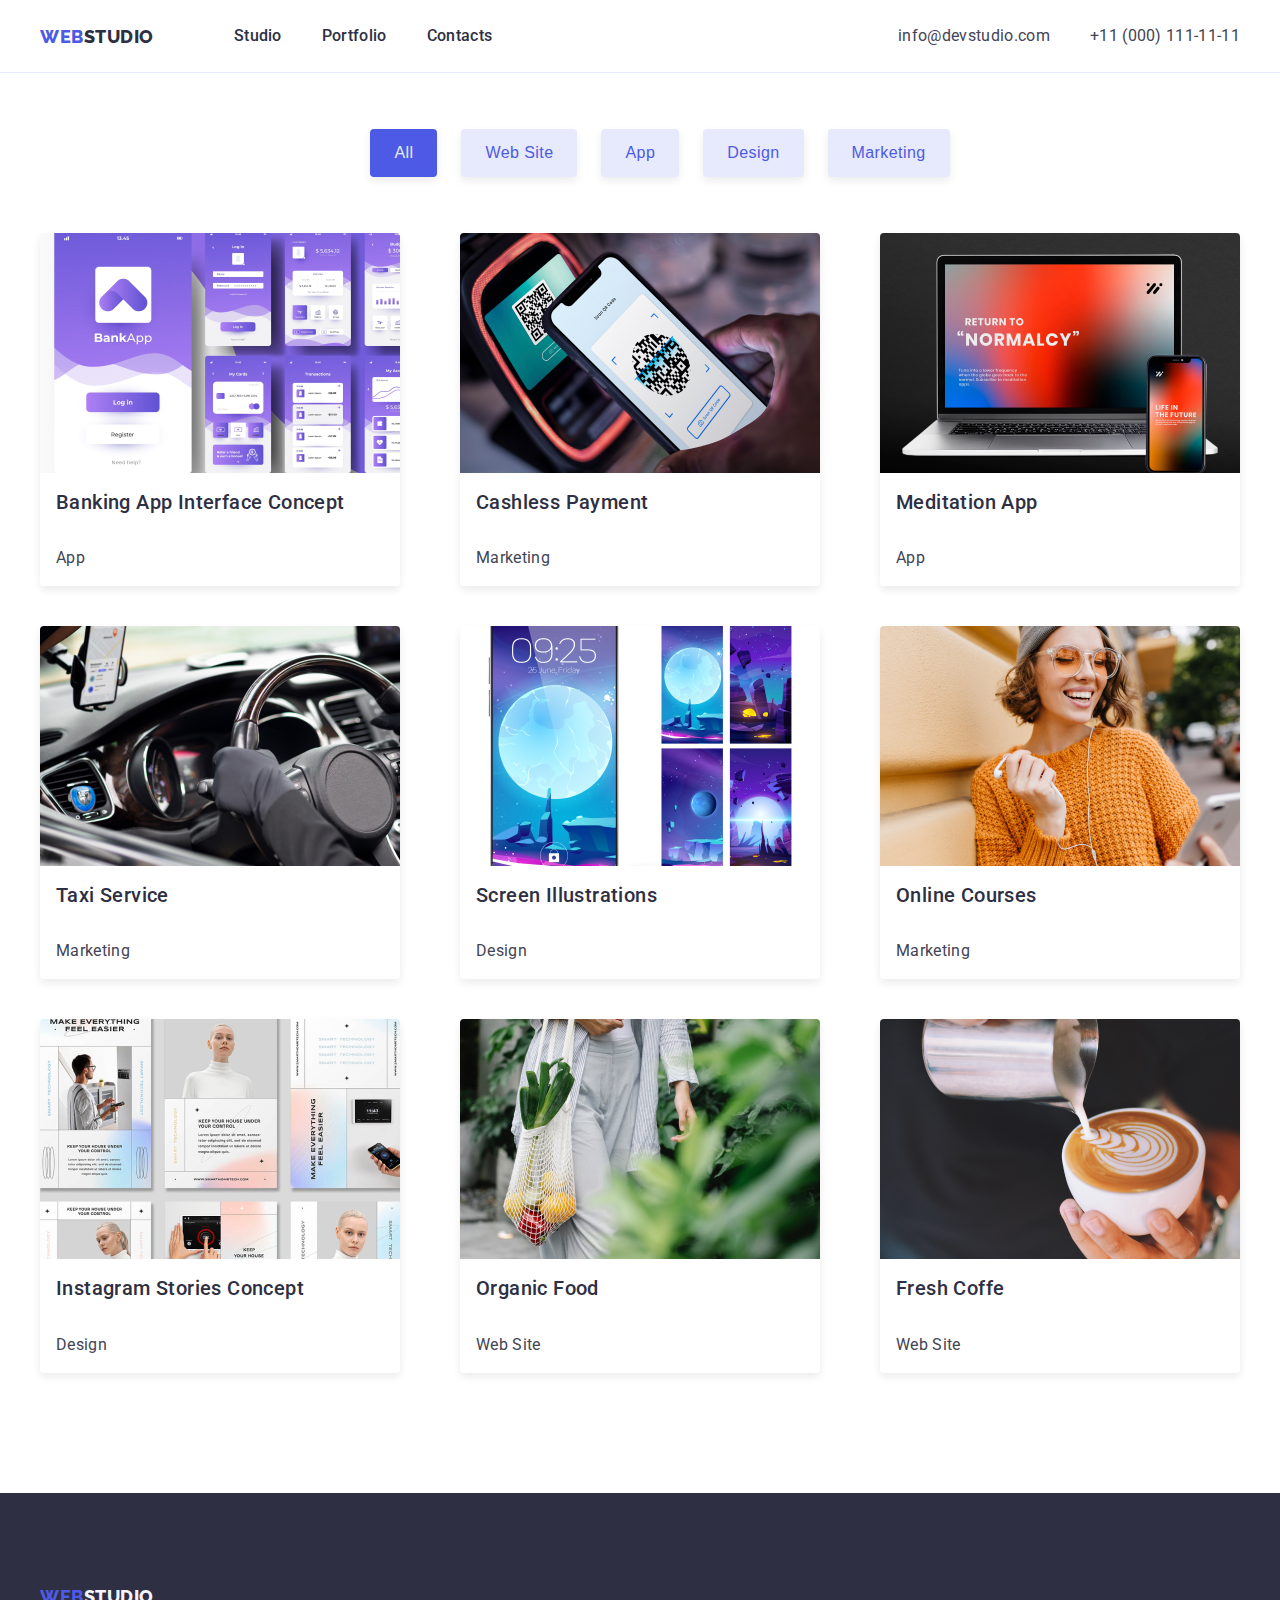
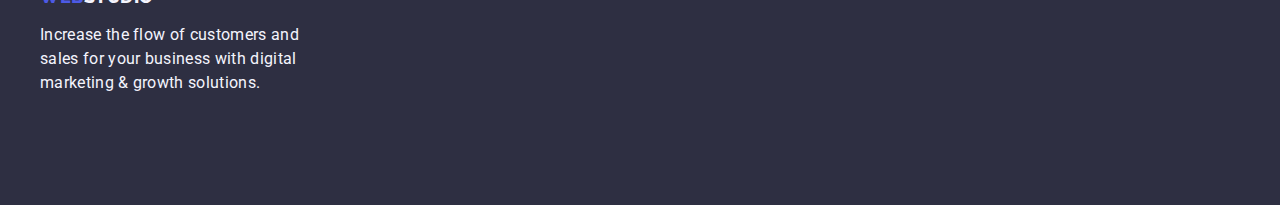
==== portfolio.html @ 3256cd91 "set up sass" ====
<!DOCTYPE html>
<html lang="en">
<head>
    <meta charset="UTF-8">
    <meta name="viewport" content="width=device-width, initial-scale=1.0">
    <title>Portfolio</title>
    <link rel="preconnect" href="https://fonts.googleapis.com">
    <link rel="preconnect" href="https://fonts.gstatic.com" crossorigin>
    <link href="https://fonts.googleapis.com/css2?family=Raleway:wght@800&family=Roboto:wght@400;500;700;900&display=swap" rel="stylesheet">

    <link rel="stylesheet" href="css/style.css">
</head>
<body>
    <header class="header">
        <a href="#" class="logo">
            <span class="logo-span">Web</span>Studio
        </a>

        <nav class="nav">
            <ul class="nav-list">
                <li class="nav-list-item">
                    <a href="#">Studio</a>
                </li>
                <li class="nav-list-item">
                    <a href="portfolio.html">Portfolio</a>
                </li>
                <li class="nav-list-item">
                    <a href="contacts.html">Contacts</a>
                </li>
            </ul>
        </nav>

        <address class="address">
            <a href="mailto:info@devstudio.com">info@devstudio.com</a>
            <a href="tel:+380000000000">+11 (000) 111-11-11</a>
        </address>
    </header>

    <main>
        <section class="container">
            <ul class="filter-buttons">
                <li>
                    <button type="button" class="btn active">All</button>
                </li>
                <li>
                    <button type="button" class="btn">Web Site</button>
                </li>
                <li>
                    <button type="button" class="btn">App</button>
                </li>
                <li>
                    <button type="button" class="btn">Design</button>
                </li>
                <li>
                    <button type="button" class="btn">Marketing</button>
                </li>
            </ul>

            <ul class="portfolio-list">
                <li class="list-item">
                    <img src="images/portfolio1.jpg" alt="Portfolio image" class="list-item-img">
                    <div class="list-item-content">
                        <h2>Banking App Interface Concept</h2>
                        <p>App</p>
                    </div>
                </li>
                <li class="list-item">
                    <img src="images/portfolio2.jpg" alt="Portfolio image" class="list-item-img">
                    <div class="list-item-content">
                        <h2>Cashless Payment</h2>
                        <p>Marketing</p>
                    </div>
                </li>
                <li class="list-item">
                    <img src="images/portfolio3.jpg" alt="Portfolio image" class="list-item-img">
                    <div class="list-item-content">
                        <h2>Meditation App</h2>
                        <p>App</p>
                    </div>
                </li>
                <li class="list-item">
                    <img src="images/portfolio4.jpg" alt="Portfolio image" class="list-item-img">
                    <div class="list-item-content">
                        <h2>Taxi Service</h2>
                        <p>Marketing</p>
                    </div>
                </li>
                <li class="list-item">
                    <img src="images/portfolio5.jpg" alt="Portfolio image" class="list-item-img">
                    <div class="list-item-content">
                        <h2>Screen Illustrations</h2>
                        <p>Design</p>
                    </div>
                </li>
                <li class="list-item">
                    <img src="images/portfolio6.jpg" alt="Portfolio image" class="list-item-img">
                    <div class="list-item-content">
                        <h2>Online Courses</h2>
                        <p>Marketing</p>
                    </div>
                </li>
                <li class="list-item">
                    <img src="images/portfolio7.jpg" alt="Portfolio image" class="list-item-img">
                    <div class="list-item-content">
                        <h2>Instagram Stories Concept</h2>
                        <p>Design</p>
                    </div>
                </li>
                <li class="list-item">
                    <img src="images/portfolio8.jpg" alt="Portfolio image" class="list-item-img">
                    <div class="list-item-content">
                        <h2>Organic Food</h2>
                        <p>Web Site</p>
                    </div>
                </li>
                <li class="list-item">
                    <img src="images/portfolio9.jpg" alt="Portfolio image" class="list-item-img">
                    <div class="list-item-content">
                        <h2>Fresh Coffe</h2>
                        <p>Web Site</p>
                    </div>
                </li>
            </ul>
        </section>
    </main>

    <footer class="footer">
        <div class="footer-content">
            <a href="#" class="logo-footer">
                <span class="logo-span">Web</span>Studio
            </a>

            <p class="footer-text">
                Increase the flow of customers and sales for your business with digital marketing & growth solutions.
            </p>
        </div>
    </footer>
</body>
</html>
---- css/style.css ----
body{
    font-family: 'Roboto', sans-serif;
    margin: 0;
    padding: 0;
}

.header{
    display: flex;
    justify-content: center;
    align-items: center;
    border-bottom: 1px solid #E7E9FC;
    height: 72px;
    padding: 0 40px;
}

.logo{
    color: #2E2F42;
    font-family: Raleway;
    font-size: 18px;
    font-style: normal;
    font-weight: 800;
    line-height: 21px;
    letter-spacing: 0.54px;
    text-transform: uppercase;
    text-decoration: none;
    margin-right: 40px;
}

.logo-span{
    color: #4D5AE5;
}

.nav-list{
    display: inline-flex;
    align-items: flex-start;
    gap: 40px;
    list-style: none;
}

.nav-list-item{
    font-size: 16px;
    letter-spacing: 0.32px;
    font-weight: 500;
    line-height: 24px;
}

.nav-list-item > a{
    color: #2E2F42;
    text-decoration: none;
}

.address{
    display: flex;
    align-items: flex-end;
    gap: 40px;
    margin-left: auto;
}

.address > a{
    color:#434455;
    font-size: 16px;
    font-style: normal;
    font-weight: 400;
    line-height: 24px;
    letter-spacing: 0.32px;
    text-decoration: none;
}

.container{
    display: flex;
    flex-direction: column;
    align-items: center;
    padding: 0 40px;
    margin-top: 40px;
    margin-bottom: 40px;
}

.filter-buttons{
    display: inline-flex;
    align-items: flex-start;
    gap: 24px;
}

.filter-buttons > li{
    list-style: none;
}

.btn{
    padding: 12px 24px;
    border-radius: 4px;
    color: #4D5AE5;
    background: #E7E9FC;
    box-shadow: 0px 4px 8px rgba(0, 0, 0, 0.08);
    border: 1px solid #E7E9FC;
    border: none;
    cursor: pointer;
    font-size: 16px;
    font-weight: 500;
    line-height: 24px;
    letter-spacing: 0.42px;
    text-decoration: none;
    transition: all 0.3s ease-in-out;
}

.btn:hover{
    box-shadow: 0px 4px 8px rgba(0, 0, 0, 0.16);
    background-color: rgba(77, 104, 255, 0.16);
}

.btn:active{
    transform: scale(0.95);
    color: #E7E9FC;
    background: #4D5AE5;
}

.active{
    color: #E7E9FC;
    background: #4D5AE5;
    box-shadow: 0px 4px 8px rgba(0, 0, 0, 0.08);
}

.portfolio-list{
    display: flex;
    flex-wrap: wrap;
    justify-content: space-between;
    margin-top: 40px;
    margin-bottom: 40px;
    padding: 0;
}

.list-item{
    display: flex;
    flex-direction: column;
    justify-content: flex-start;
    align-items: flex-start;
    width: 100%;
    max-width: 360px;
    height: 100%;
    border-radius: 4px;
    box-shadow: 0px 4px 8px rgba(0, 0, 0, 0.08);
    background: #FFFFFF;
    margin-bottom: 40px;
    transition: all 0.3s ease-in-out;
}

.list-item:hover{
    transform: scale(1.01);
    box-shadow: 0px 8px 14px rgba(0, 0, 0, 0.16);
}

.list-item > .list-item-img{
    width: 100%;
    height: 240px;
    object-fit: cover;
    border-radius: 4px 4px 0px 0px;
}

.list-item > .list-item-content{
    display: flex;
    padding: 0px 16px;
    flex-direction: column;
    justify-content: center;
    align-items: flex-start;
    align-self: stretch;
}

.list-item-content > h2{
    color: #2E2F42;
    font-size: 20px;
    font-weight: 500;
    line-height: 24px;
    letter-spacing: 0.4px;
}

.list-item-content > p{
    color: #434455;
    font-size: 16px;
    font-weight: 400;
    line-height: 24px;
    letter-spacing: 0.32px;
}

.footer{
    display: flex;
    justify-content: center;
    align-items: flex-start;
    flex-direction: column;
    height: 312px;
    padding: 0 40px;
    flex-shrink: 0; 
    background: #2E2F42;
}

.footer-content > .logo-footer{
    color: #F4F4FD;
    font-family: Raleway;
    font-size: 18px;
    font-style: normal;
    font-weight: 800;
    line-height: 21px;
    letter-spacing: 0.54px;
    text-transform: uppercase;
    text-decoration: none;
    margin-bottom: 40px;
}

.footer-content > .footer-text{
    color: #F4F4FD;
    font-size: 16px;
    font-weight: 400;
    line-height: 24px;
    letter-spacing: 0.32px;
    width: 264px;
}
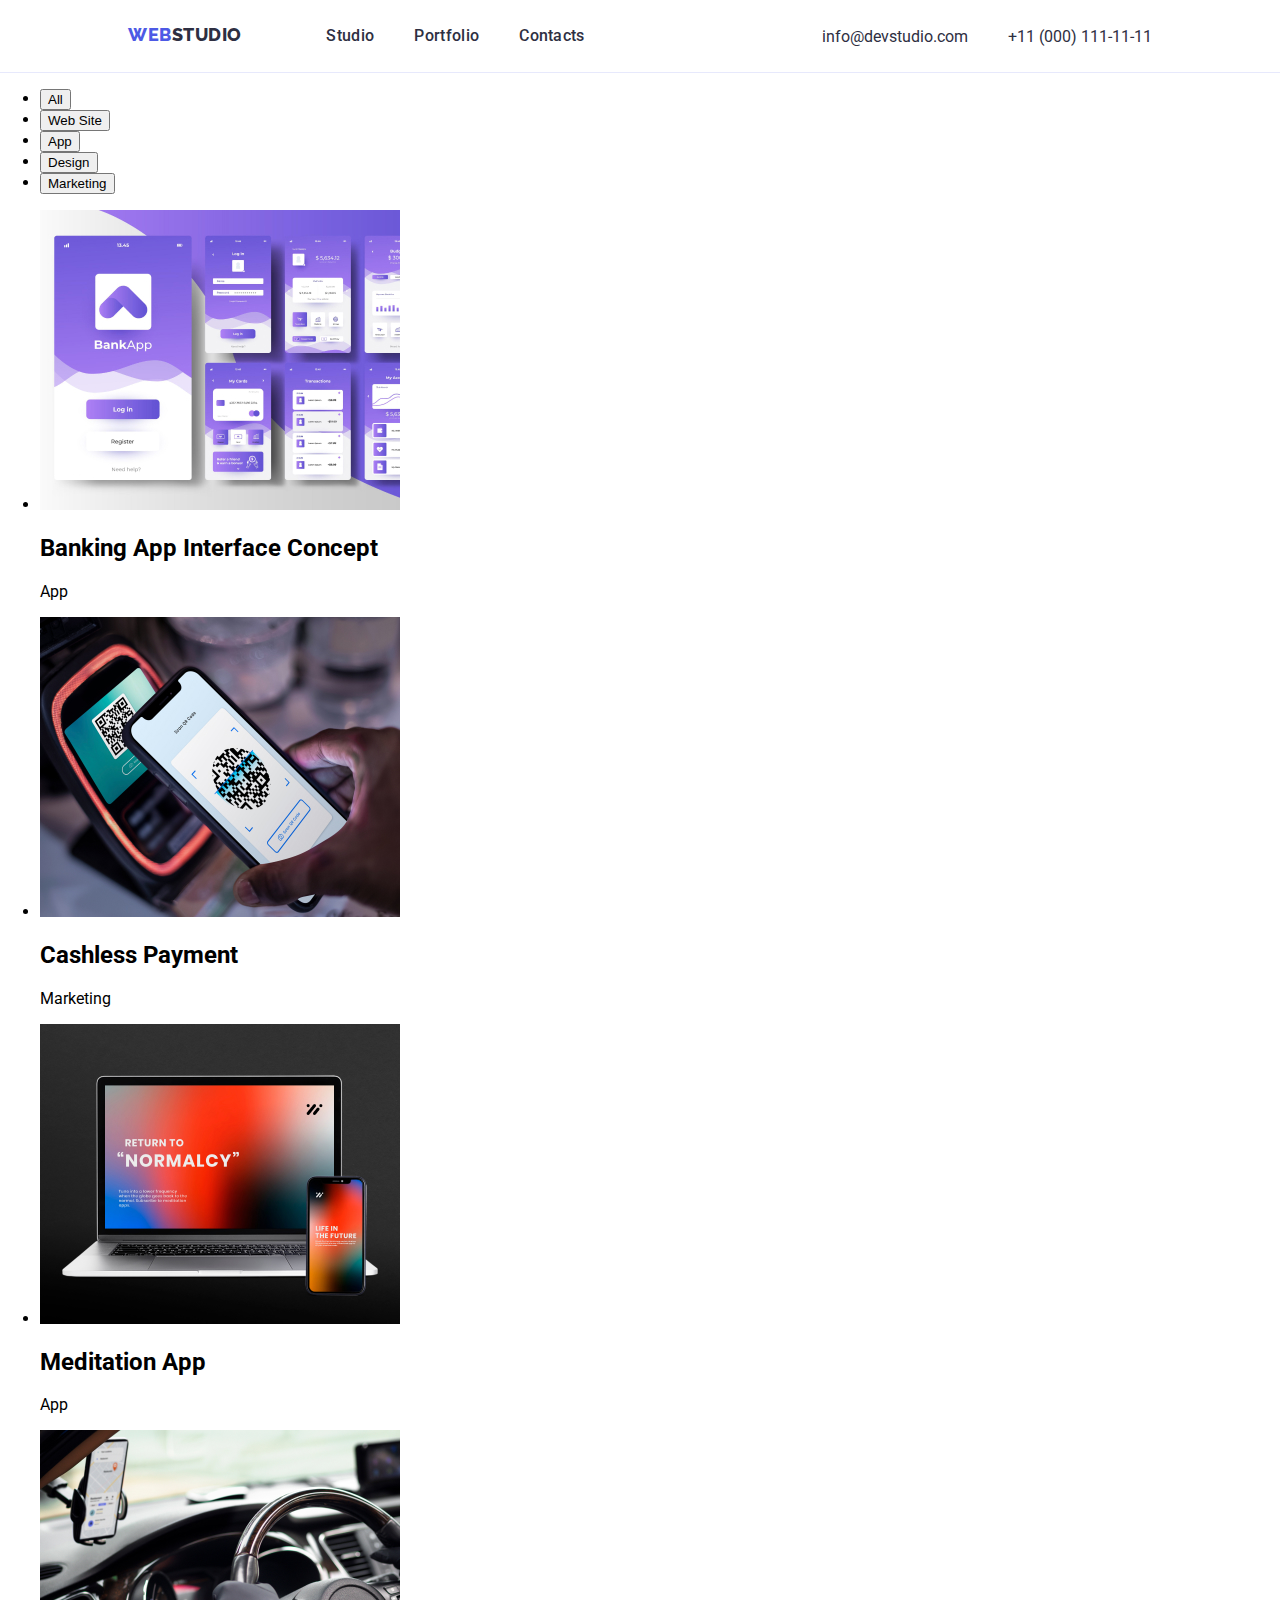
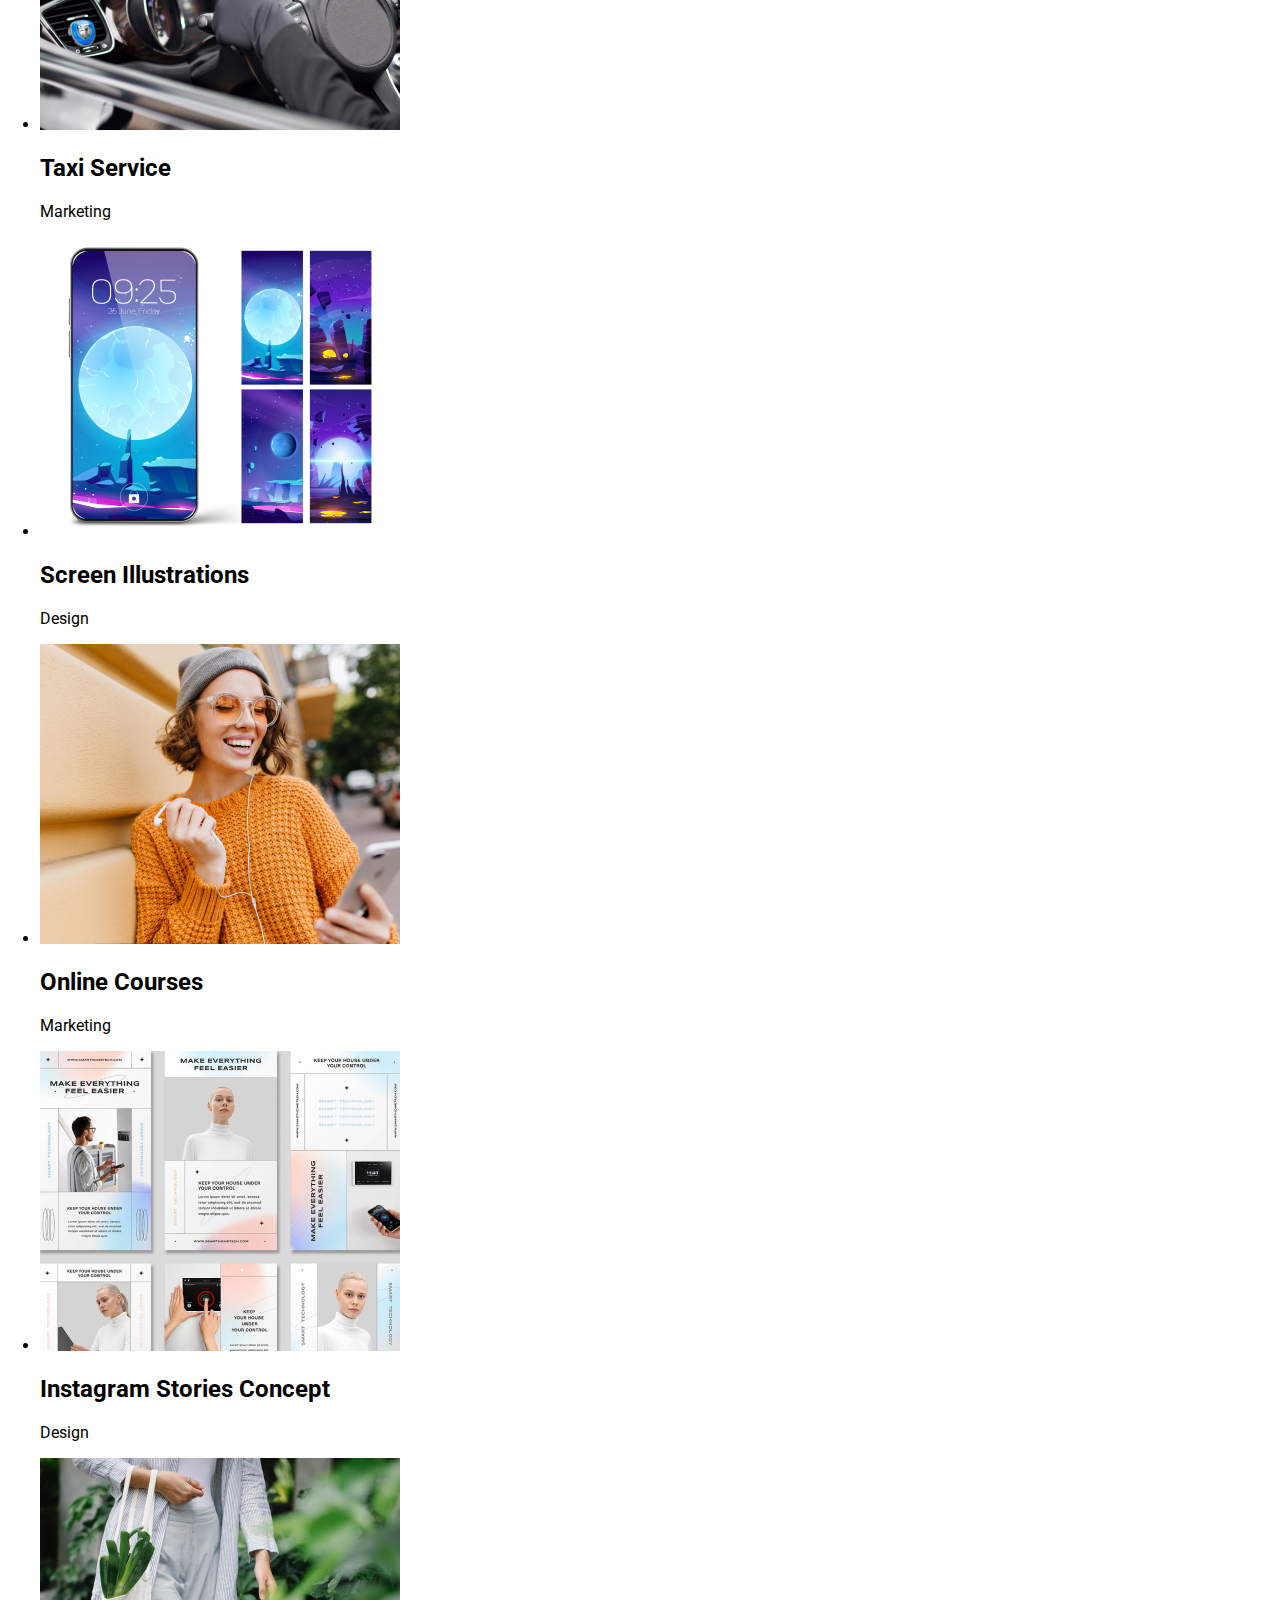
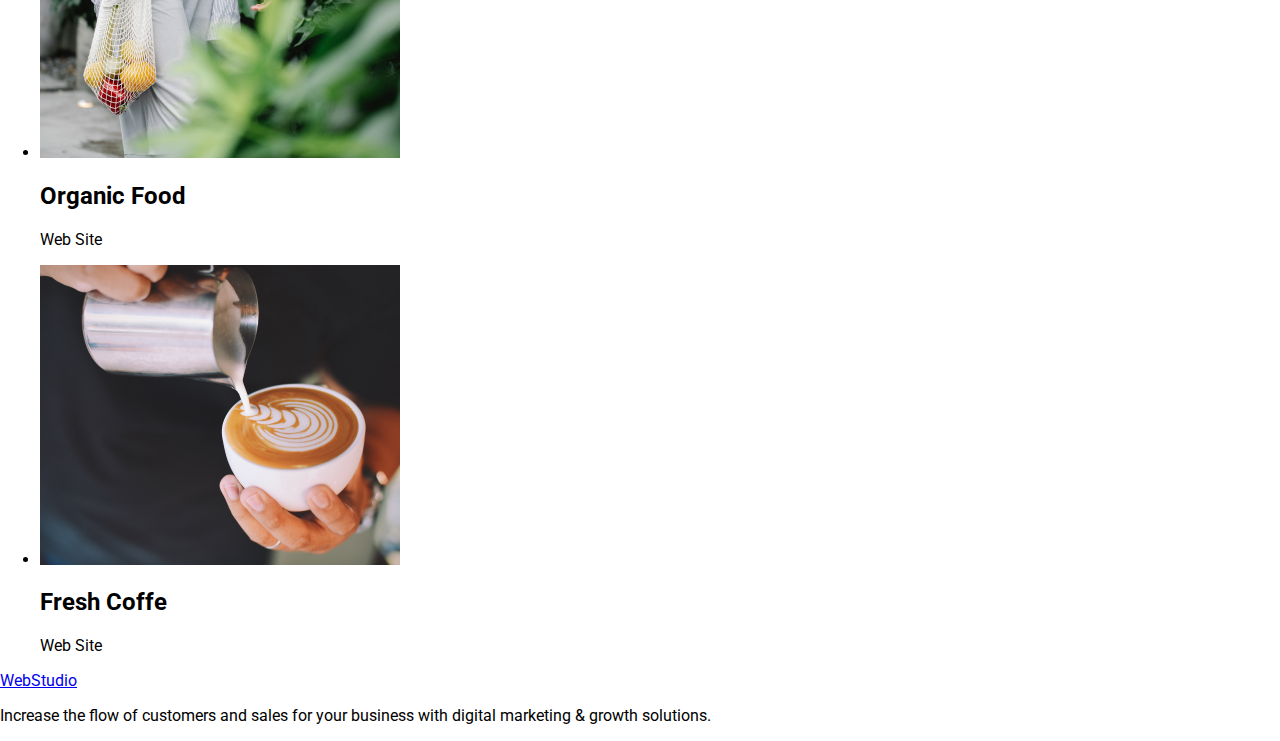
==== commit 446bebca: "dones -header, hero, and about" ====
--- a/portfolio.html
+++ b/portfolio.html
@@ -8,18 +8,17 @@
     <link rel="preconnect" href="https://fonts.gstatic.com" crossorigin>
     <link href="https://fonts.googleapis.com/css2?family=Raleway:wght@800&family=Roboto:wght@400;500;700;900&display=swap" rel="stylesheet">
 
-    <link rel="stylesheet" href="css/style.css">
+    <link rel="stylesheet" href="css/styles.css">
 </head>
 <body>
     <header class="header">
-        <a href="#" class="logo">
-            <span class="logo-span">Web</span>Studio
-        </a>
-
         <nav class="nav">
+            <a href="#" class="logo">
+                <span class="logo-span">Web</span>Studio
+            </a>
             <ul class="nav-list">
                 <li class="nav-list-item">
-                    <a href="#">Studio</a>
+                    <a href="/">Studio</a>
                 </li>
                 <li class="nav-list-item">
                     <a href="portfolio.html">Portfolio</a>
--- a/css/styles.css
+++ b/css/styles.css
@@ -0,0 +1,157 @@
+body {
+  margin: 0;
+  padding: 0;
+  font-family: "Roboto", sans-serif;
+}
+body .header {
+  display: flex;
+  justify-content: center;
+  align-items: center;
+  border-bottom: 1px solid #E7E9FC;
+  height: 72px;
+  padding: 0 10%;
+}
+body .header .nav .logo {
+  color: #2E2F42;
+  font-family: Raleway;
+  font-size: 18px;
+  font-style: normal;
+  font-weight: 800;
+  letter-spacing: 0.54px;
+  text-transform: uppercase;
+  text-decoration: none;
+  margin-right: 40px;
+}
+body .header .nav .logo-span {
+  color: #4D5AE5;
+}
+body .header .nav-list {
+  display: inline-flex;
+  align-items: flex-start;
+  gap: 40px;
+  list-style: none;
+}
+body .header .nav-list-item {
+  font-size: 16px;
+  letter-spacing: 0.32px;
+  font-weight: 500;
+  line-height: 24px;
+}
+body .header .nav-list-item a {
+  color: #2E2F42;
+  font-weight: 500;
+  text-decoration: none;
+}
+body .header .nav-btn {
+  display: none;
+}
+body .header .address {
+  display: flex;
+  align-items: flex-end;
+  gap: 40px;
+  margin-left: auto;
+}
+body .header .address a {
+  color: #2E2F42;
+  font-style: normal;
+  font-weight: 400;
+  text-decoration: none;
+}
+body .main {
+  display: flex;
+  justify-content: center;
+  align-items: center;
+  flex-direction: column;
+}
+body .main .hero {
+  display: flex;
+  justify-content: center;
+  align-items: center;
+  flex-direction: column;
+  gap: 40px;
+  height: calc(100vh - 72px);
+  width: 100%;
+  background-color: #2E2F42;
+}
+body .main .hero-title {
+  letter-spacing: 1.44px;
+  line-height: 72px;
+  text-align: center;
+  color: #F7F8FF;
+  font-size: 56px;
+  font-weight: 700;
+  word-wrap: break-word;
+  width: 540px;
+}
+body .main .hero-btn {
+  background-color: #4D5AE5;
+  border-radius: 4px;
+  border: none;
+  color: #F7F8FF;
+  font-size: 16px;
+  font-weight: 500;
+  letter-spacing: 0.32px;
+  line-height: 24px;
+  padding: 16px 24px;
+  text-align: center;
+  text-decoration: none;
+  text-transform: uppercase;
+  transition: all 0.3s ease-in-out;
+}
+body .main .hero-btn:hover {
+  background-color: #2131df;
+}
+body .main .about {
+  display: flex;
+  justify-content: center;
+  align-items: center;
+  flex-direction: row;
+  padding: 0 10%;
+}
+body .main .about-list {
+  display: flex;
+  gap: 24px;
+  margin: 80px 0;
+  padding: 0;
+}
+body .main .about-list-item {
+  width: 25%;
+  padding: 0;
+  margin: 0;
+  list-style: none;
+}
+body .main .about-list-item h3 {
+  color: #2E2F42;
+  font-size: 20px;
+  font-weight: 500;
+  letter-spacing: 0.4px;
+}
+body .main .about-list-item p {
+  color: #434455;
+  letter-spacing: 0.32px;
+  line-height: 1.5;
+}
+body .main .services {
+  display: flex;
+  align-items: center;
+  flex-direction: column;
+  gap: 40px;
+  height: 100vh;
+  width: 100%;
+}
+body .main .services-title {
+  color: #2E2F42;
+  line-height: 48px;
+  text-align: center;
+  font-size: 36px;
+  font-weight: 700;
+  letter-spacing: 0.72px;
+  text-transform: capitalize;
+}
+body .main .services-list {
+  display: flex;
+  gap: 40px;
+  padding: 0;
+}
+
+/*# sourceMappingURL=styles.css.map */
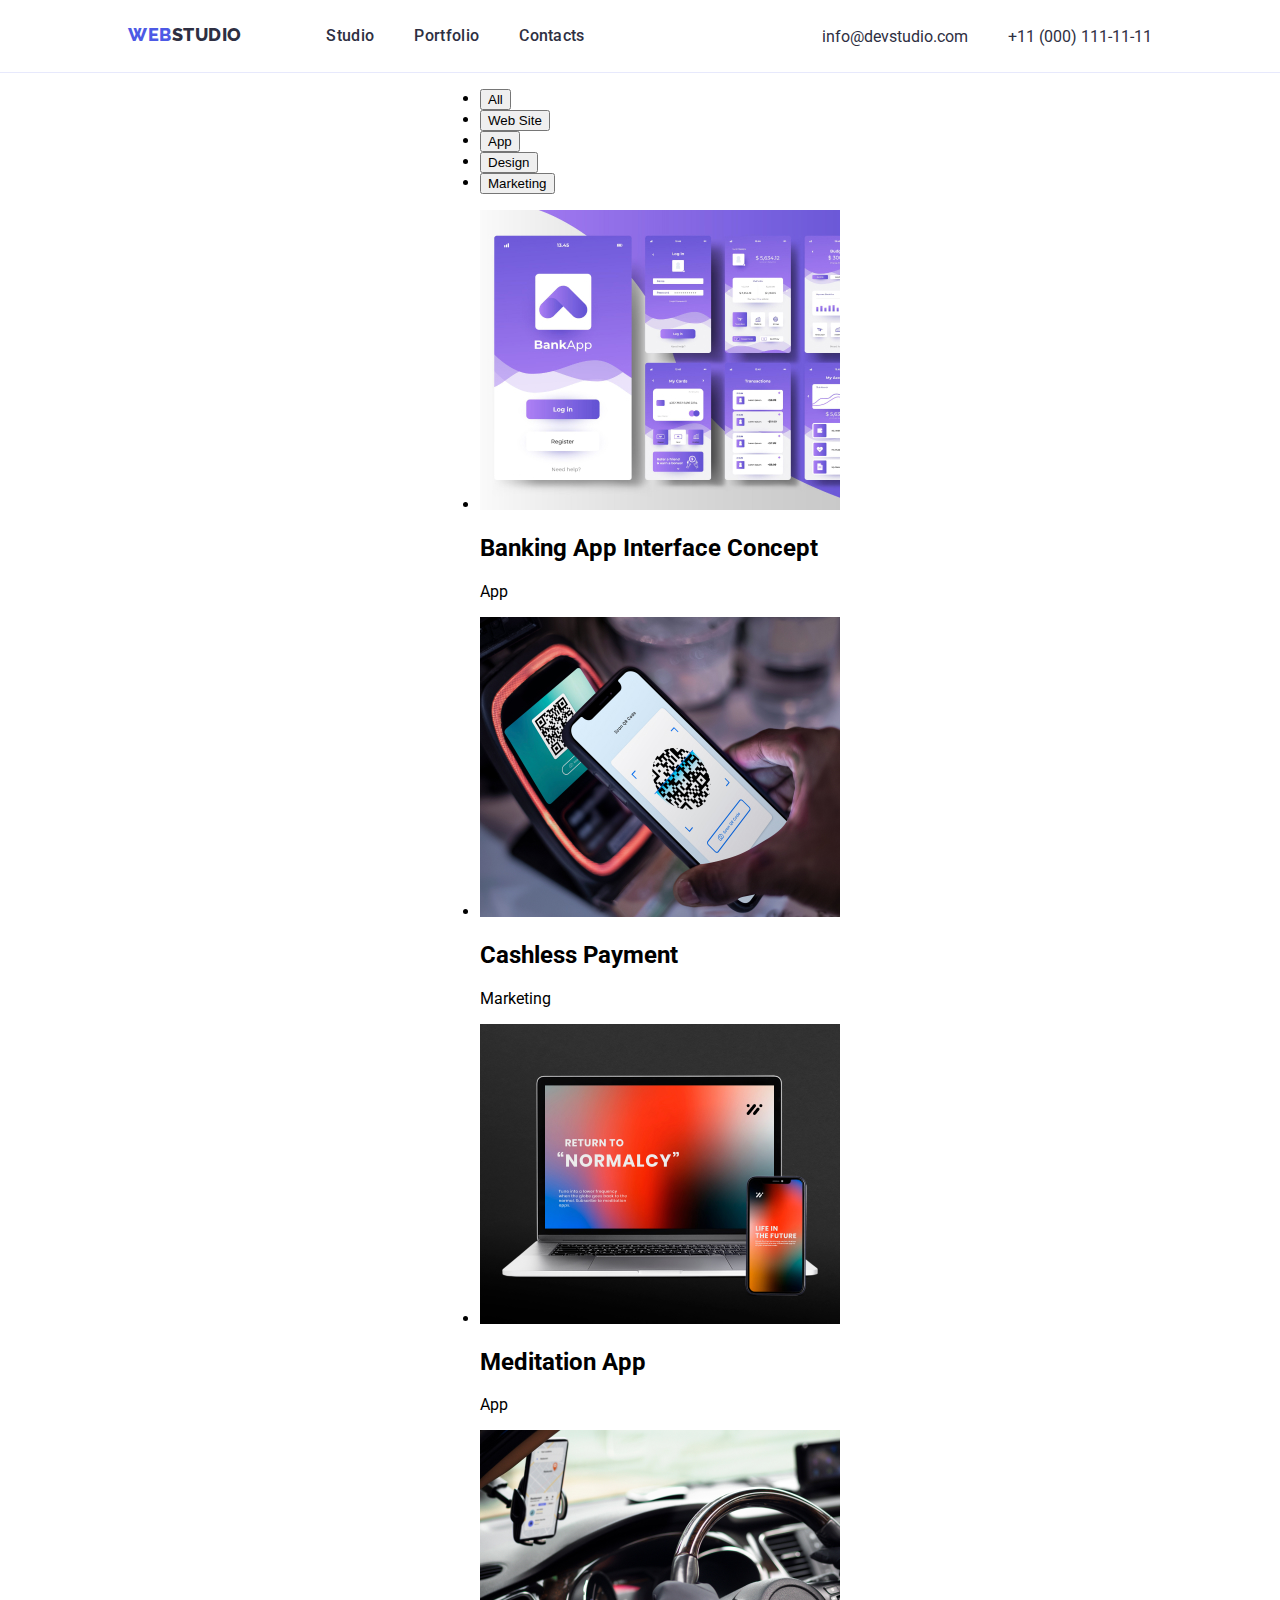
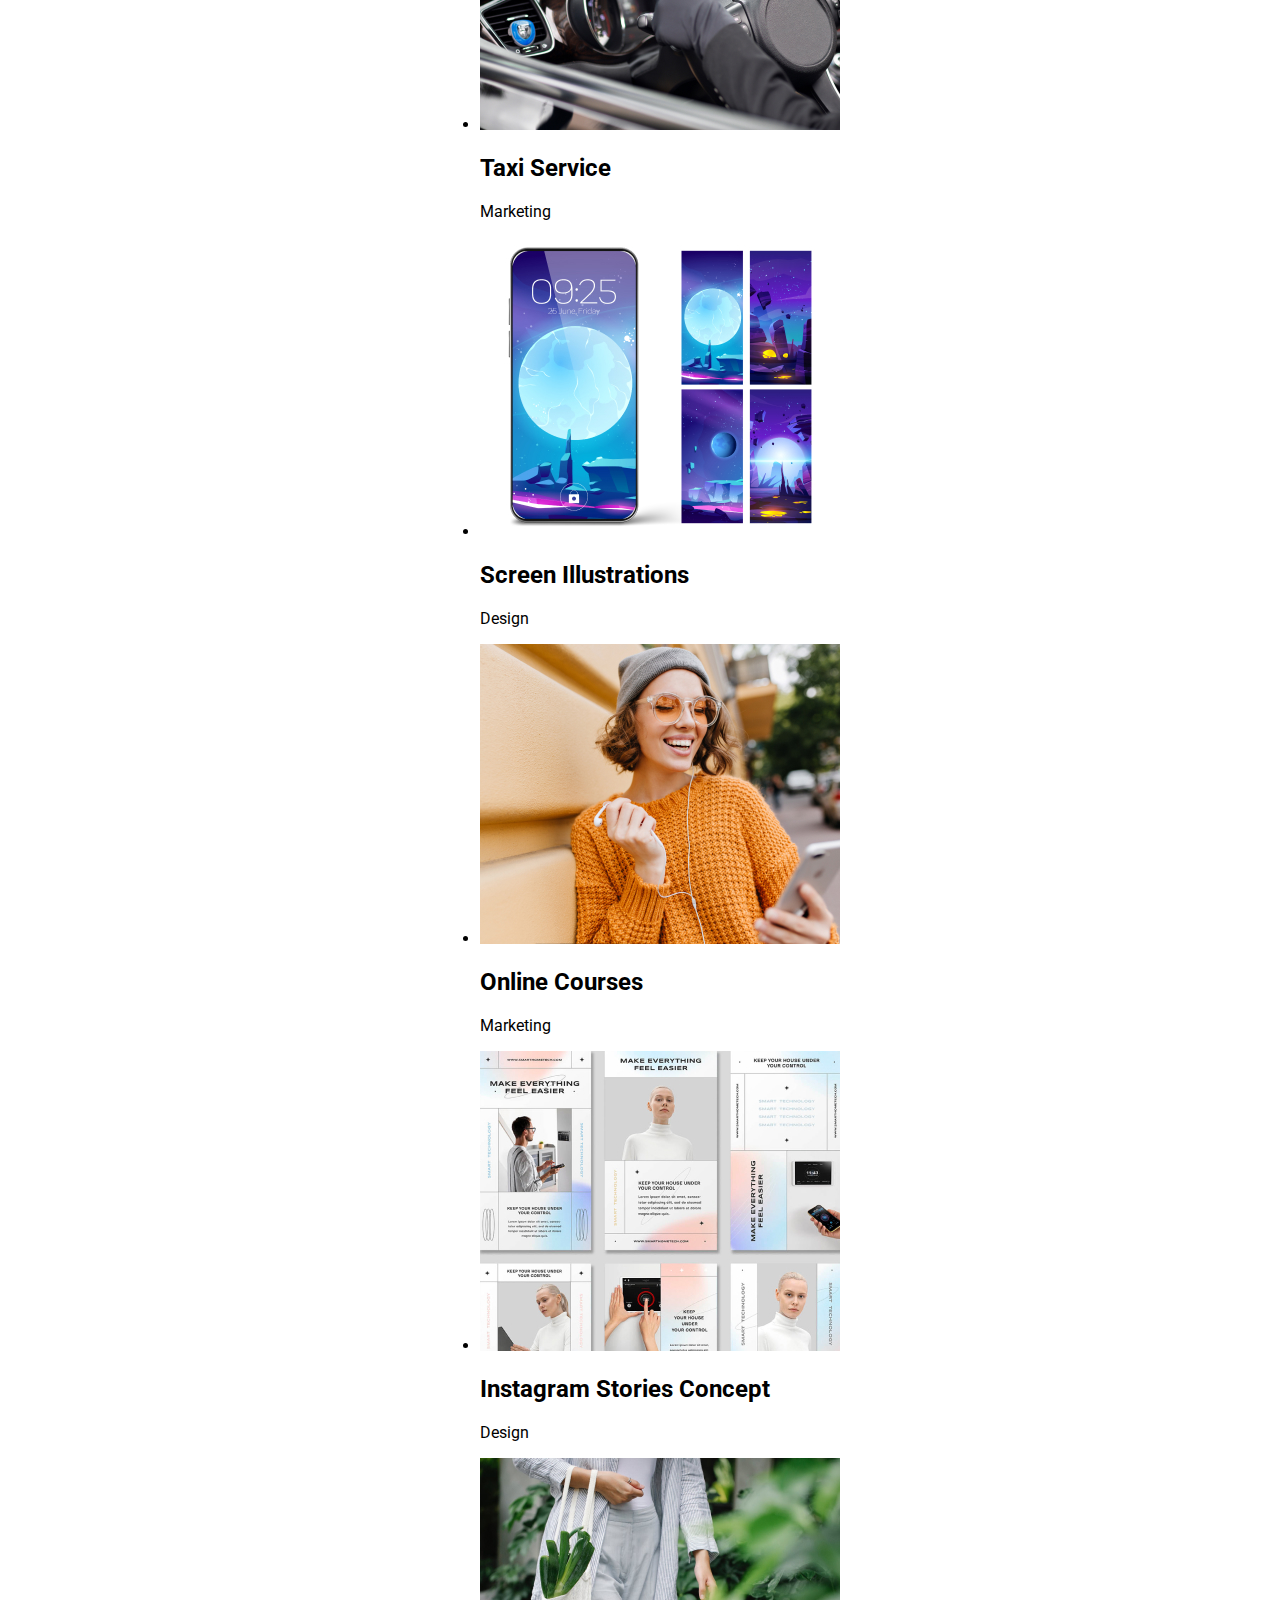
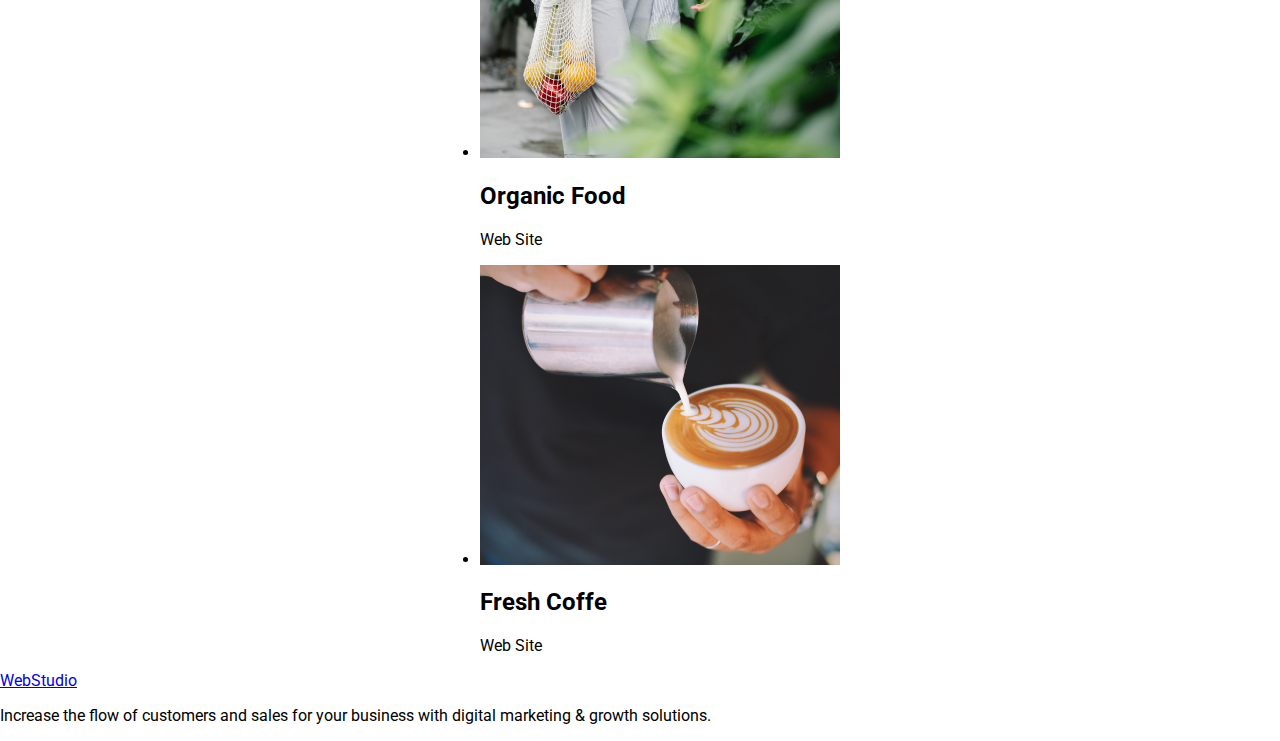
==== commit fa786f00: "done styling index file" ====
--- a/portfolio.html
+++ b/portfolio.html
@@ -35,84 +35,84 @@
         </address>
     </header>
 
-    <main>
-        <section class="container">
-            <ul class="filter-buttons">
-                <li>
+    <main class="main">
+        <section class="portfolio">
+            <ul class="portfolio-filter-buttons">
+                <li class="portfolio-filter-buttons-item">
                     <button type="button" class="btn active">All</button>
                 </li>
-                <li>
+                <li class="portfolio-filter-buttons-item">
                     <button type="button" class="btn">Web Site</button>
                 </li>
-                <li>
+                <li class="portfolio-filter-buttons-item">
                     <button type="button" class="btn">App</button>
                 </li>
-                <li>
+                <li class="portfolio-filter-buttons-item">
                     <button type="button" class="btn">Design</button>
                 </li>
-                <li>
+                <li class="portfolio-filter-buttons-item">
                     <button type="button" class="btn">Marketing</button>
                 </li>
             </ul>
 
             <ul class="portfolio-list">
-                <li class="list-item">
+                <li class="portfolio-list-item">
                     <img src="images/portfolio1.jpg" alt="Portfolio image" class="list-item-img">
                     <div class="list-item-content">
                         <h2>Banking App Interface Concept</h2>
                         <p>App</p>
                     </div>
                 </li>
-                <li class="list-item">
+                <li class="portfolio-list-item">
                     <img src="images/portfolio2.jpg" alt="Portfolio image" class="list-item-img">
                     <div class="list-item-content">
                         <h2>Cashless Payment</h2>
                         <p>Marketing</p>
                     </div>
                 </li>
-                <li class="list-item">
+                <li class="portfolio-list-item">
                     <img src="images/portfolio3.jpg" alt="Portfolio image" class="list-item-img">
                     <div class="list-item-content">
                         <h2>Meditation App</h2>
                         <p>App</p>
                     </div>
                 </li>
-                <li class="list-item">
+                <li class="portfolio-list-item">
                     <img src="images/portfolio4.jpg" alt="Portfolio image" class="list-item-img">
                     <div class="list-item-content">
                         <h2>Taxi Service</h2>
                         <p>Marketing</p>
                     </div>
                 </li>
-                <li class="list-item">
+                <li class="portfolio-list-item">
                     <img src="images/portfolio5.jpg" alt="Portfolio image" class="list-item-img">
                     <div class="list-item-content">
                         <h2>Screen Illustrations</h2>
                         <p>Design</p>
                     </div>
                 </li>
-                <li class="list-item">
+                <li class="portfolio-list-item">
                     <img src="images/portfolio6.jpg" alt="Portfolio image" class="list-item-img">
                     <div class="list-item-content">
                         <h2>Online Courses</h2>
                         <p>Marketing</p>
                     </div>
                 </li>
-                <li class="list-item">
+                <li class="portfolio-list-item">
                     <img src="images/portfolio7.jpg" alt="Portfolio image" class="list-item-img">
                     <div class="list-item-content">
                         <h2>Instagram Stories Concept</h2>
                         <p>Design</p>
                     </div>
                 </li>
-                <li class="list-item">
+                <li class="portfolio-list-item">
                     <img src="images/portfolio8.jpg" alt="Portfolio image" class="list-item-img">
                     <div class="list-item-content">
                         <h2>Organic Food</h2>
                         <p>Web Site</p>
                     </div>
                 </li>
-                <li class="list-item">
+                <li class="portfolio-list-item">
                     <img src="images/portfolio9.jpg" alt="Portfolio image" class="list-item-img">
                     <div class="list-item-content">
                         <h2>Fresh Coffe</h2>
@@ -124,15 +124,13 @@
     </main>
 
     <footer class="footer">
-        <div class="footer-content">
-            <a href="#" class="logo-footer">
-                <span class="logo-span">Web</span>Studio
-            </a>
+        <a href="#" class="footer-logo">
+            <span class="footer-logo-span">Web</span>Studio
+        </a>
 
-            <p class="footer-text">
-                Increase the flow of customers and sales for your business with digital marketing & growth solutions.
-            </p>
-        </div>
+        <p>
+            Increase the flow of customers and sales for your business with digital marketing & growth solutions.
+        </p>
     </footer>
 </body>
 </html>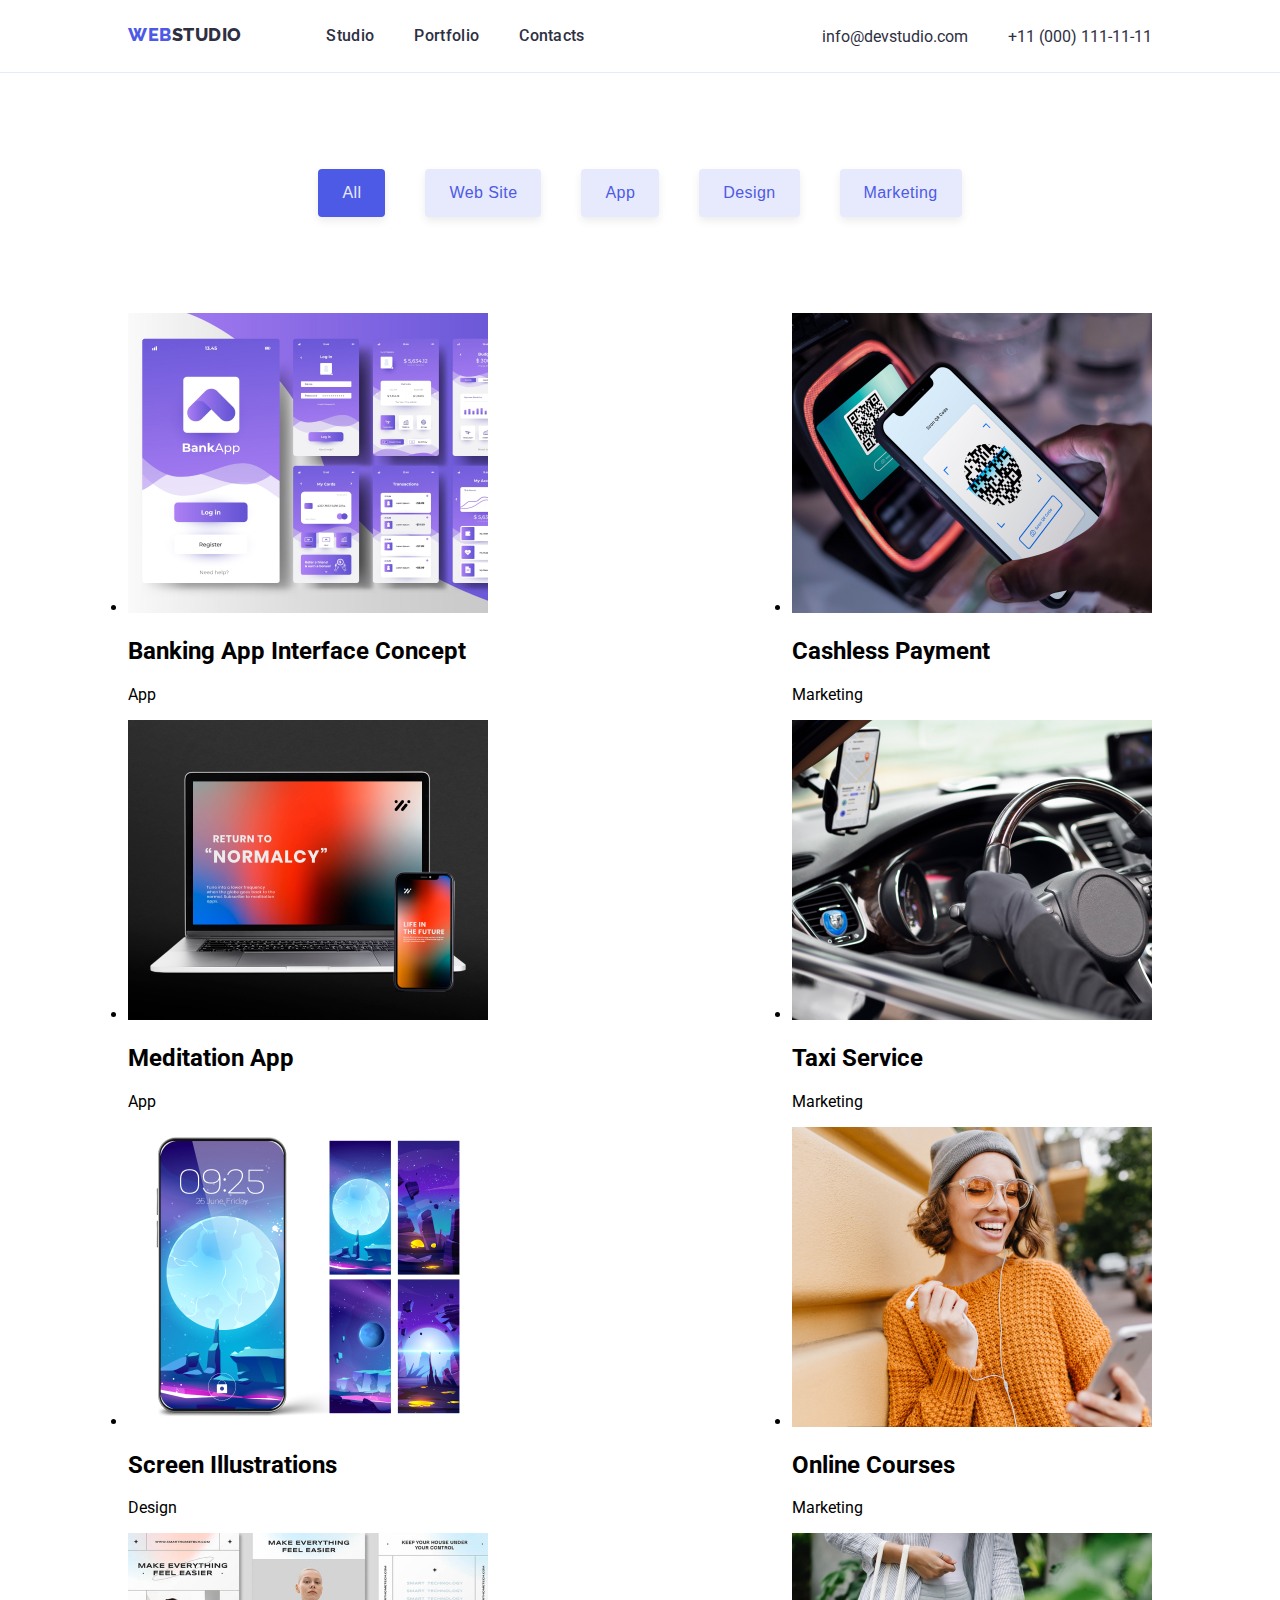
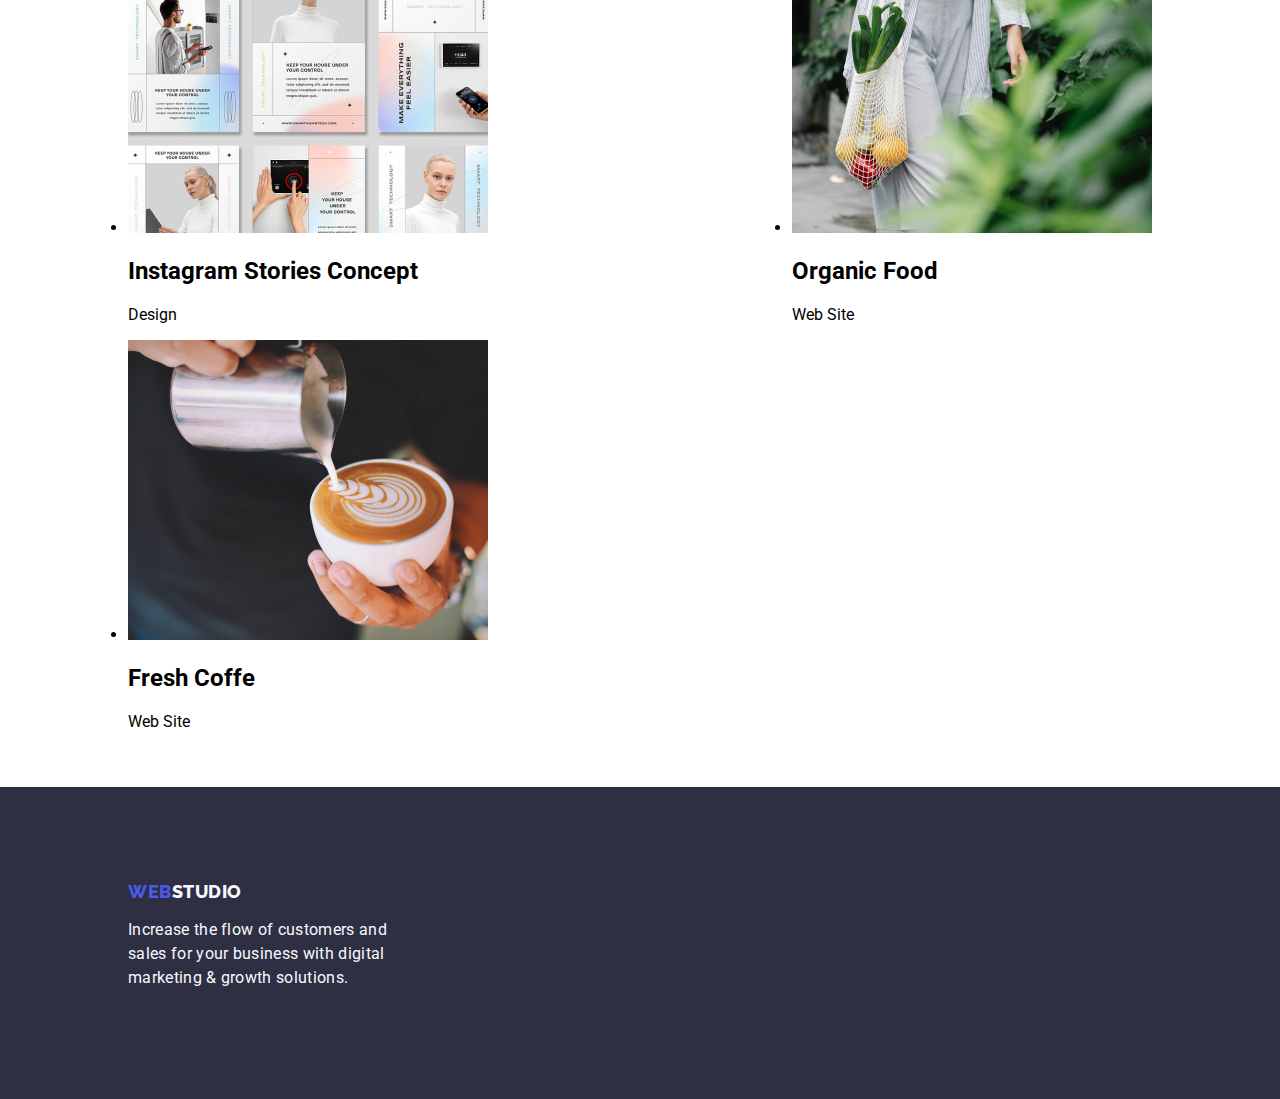
==== commit 3b98148a: "portfolio content not finished" ====
--- a/portfolio.html
+++ b/portfolio.html
@@ -35,22 +35,22 @@
         </address>
     </header>
 
-    <main class="main">
+    <main class="portfolio-main">
         <section class="portfolio">
-            <ul class="portfolio-filter-buttons">
-                <li class="portfolio-filter-buttons-item">
+            <ul class="filter-list">
+                <li class="filter-list-item">
                     <button type="button" class="btn active">All</button>
                 </li>
-                <li class="portfolio-filter-buttons-item">
+                <li class="filter-list-item">
                     <button type="button" class="btn">Web Site</button>
                 </li>
-                <li class="portfolio-filter-buttons-item">
+                <li class="filter-list-item">
                     <button type="button" class="btn">App</button>
                 </li>
-                <li class="portfolio-filter-buttons-item">
+                <li class="filter-list-item">
                     <button type="button" class="btn">Design</button>
                 </li>
-                <li class="portfolio-filter-buttons-item">
+                <li class="filter-list-item">
                     <button type="button" class="btn">Marketing</button>
                 </li>
             </ul>
--- a/css/styles.css
+++ b/css/styles.css
@@ -95,8 +95,9 @@
   padding: 16px 24px;
   text-align: center;
   text-decoration: none;
-  text-transform: uppercase;
+  text-transform: capitalize;
   transition: all 0.3s ease-in-out;
+  cursor: pointer;
 }
 body .main .hero-btn:hover {
   background-color: #2131df;
@@ -107,11 +108,11 @@
   align-items: center;
   flex-direction: row;
   padding: 0 10%;
+  padding-top: 80px;
 }
 body .main .about-list {
   display: flex;
   gap: 24px;
-  margin: 80px 0;
   padding: 0;
 }
 body .main .about-list-item {
@@ -136,8 +137,9 @@
   align-items: center;
   flex-direction: column;
   gap: 40px;
+  padding: 0 10%;
+  padding-top: 80px;
   height: 100vh;
-  width: 100%;
 }
 body .main .services-title {
   color: #2E2F42;
@@ -152,6 +154,166 @@
   display: flex;
   gap: 40px;
   padding: 0;
+  list-style: none;
+}
+body .main .services-list img {
+  width: 100%;
+  height: 100%;
+  object-fit: cover;
+}
+body .main .team {
+  display: flex;
+  align-items: center;
+  flex-direction: column;
+  gap: 40px;
+  padding: 0 10%;
+  padding-top: 80px;
+  background-color: #F4F4FD;
+  height: 100vh;
+}
+body .main .team-title {
+  color: #2E2F42;
+  line-height: 48px;
+  text-align: center;
+  font-size: 36px;
+  font-weight: 700;
+  letter-spacing: 0.72px;
+  text-transform: capitalize;
+}
+body .main .team-list {
+  display: flex;
+  gap: 40px;
+  padding: 0;
+  list-style: none;
+}
+body .main .team-list-item {
+  list-style: none;
+  text-align: center;
+  background-color: white;
+  box-shadow: 0px 2px 1px 0px rgba(46, 47, 66, 0.08), 0px 1px 1px 0px rgba(46, 47, 66, 0.16), 0px 1px 6px 0px rgba(46, 47, 66, 0.08);
+}
+body .main .team-list-item img {
+  width: 100%;
+  object-fit: cover;
+  border: 1px solid #E7E9FC;
+}
+body .main .team-list-item h3 {
+  color: #2E2F42;
+  font-size: 20px;
+  font-weight: 500;
+  letter-spacing: 0.4px;
+}
+body .main .team-list-item p {
+  color: #434455;
+  letter-spacing: 0.32px;
+  line-height: 1.5;
+}
+body .portfolio-main {
+  display: flex;
+  justify-content: center;
+  align-items: center;
+  flex-direction: column;
+}
+body .portfolio-main .portfolio {
+  display: flex;
+  align-items: center;
+  flex-direction: column;
+  gap: 40px;
+  padding: 0 10%;
+  padding-top: 80px;
+}
+body .portfolio-main .portfolio .filter-list {
+  display: flex;
+  gap: 40px;
+  padding: 0;
+}
+body .portfolio-main .portfolio .filter-list-item {
+  list-style: none;
+}
+body .portfolio-main .portfolio .filter-list-item .btn {
+  padding: 12px 24px;
+  border-radius: 4px;
+  color: #4D5AE5;
+  background: #E7E9FC;
+  box-shadow: 0px 4px 8px rgba(0, 0, 0, 0.08);
+  border: 1px solid #E7E9FC;
+  border: none;
+  cursor: pointer;
+  font-size: 16px;
+  font-weight: 500;
+  line-height: 24px;
+  letter-spacing: 0.42px;
+  text-decoration: none;
+  transition: all 0.3s ease-in-out;
+}
+body .portfolio-main .portfolio .filter-list-item .btn:hover {
+  box-shadow: 0px 4px 8px rgba(0, 0, 0, 0.16);
+  background-color: rgba(77, 104, 255, 0.16);
+}
+body .portfolio-main .portfolio .filter-list-item .btn:active {
+  transform: scale(0.95);
+  color: #E7E9FC;
+  background: #4D5AE5;
+}
+body .portfolio-main .portfolio .filter-list-item .btn.active {
+  color: #E7E9FC;
+  background: #4D5AE5;
+  box-shadow: 0px 4px 8px rgba(0, 0, 0, 0.08);
+}
+body .portfolio-main .portfolio .portfolio-list {
+  display: flex;
+  flex-wrap: wrap;
+  justify-content: space-between;
+  margin-top: 40px;
+  margin-bottom: 40px;
+  padding: 0;
+}
+body .portfolio-main .portfolio .portfolio-list-list-item {
+  display: flex;
+  flex-direction: column;
+  justify-content: flex-start;
+  align-items: flex-start;
+  width: 100%;
+  max-width: 360px;
+  height: 100%;
+  border-radius: 4px;
+  box-shadow: 0px 4px 8px rgba(0, 0, 0, 0.08);
+  background: #FFFFFF;
+  margin-bottom: 40px;
+  transition: all 0.3s ease-in-out;
+}
+body .portfolio-main .portfolio .portfolio-list-list-item:hover {
+  transform: scale(1.01);
+  box-shadow: 0px 8px 14px rgba(0, 0, 0, 0.16);
+}
+body .footer {
+  display: flex;
+  justify-content: center;
+  align-items: flex-start;
+  flex-direction: column;
+  padding: 0 10%;
+  background-color: #2E2F42;
+  height: 312px;
+}
+body .footer-logo {
+  color: #F7F8FF;
+  font-family: Raleway;
+  font-size: 18px;
+  font-style: normal;
+  font-weight: 800;
+  letter-spacing: 0.54px;
+  text-transform: uppercase;
+  text-decoration: none;
+  margin-right: 40px;
+}
+body .footer-logo-span {
+  color: #4D5AE5;
+}
+body .footer p {
+  color: #F7F8FF;
+  width: 264px;
+  line-height: 24px;
+  letter-spacing: 0.32px;
 }
 
 /*# sourceMappingURL=styles.css.map */
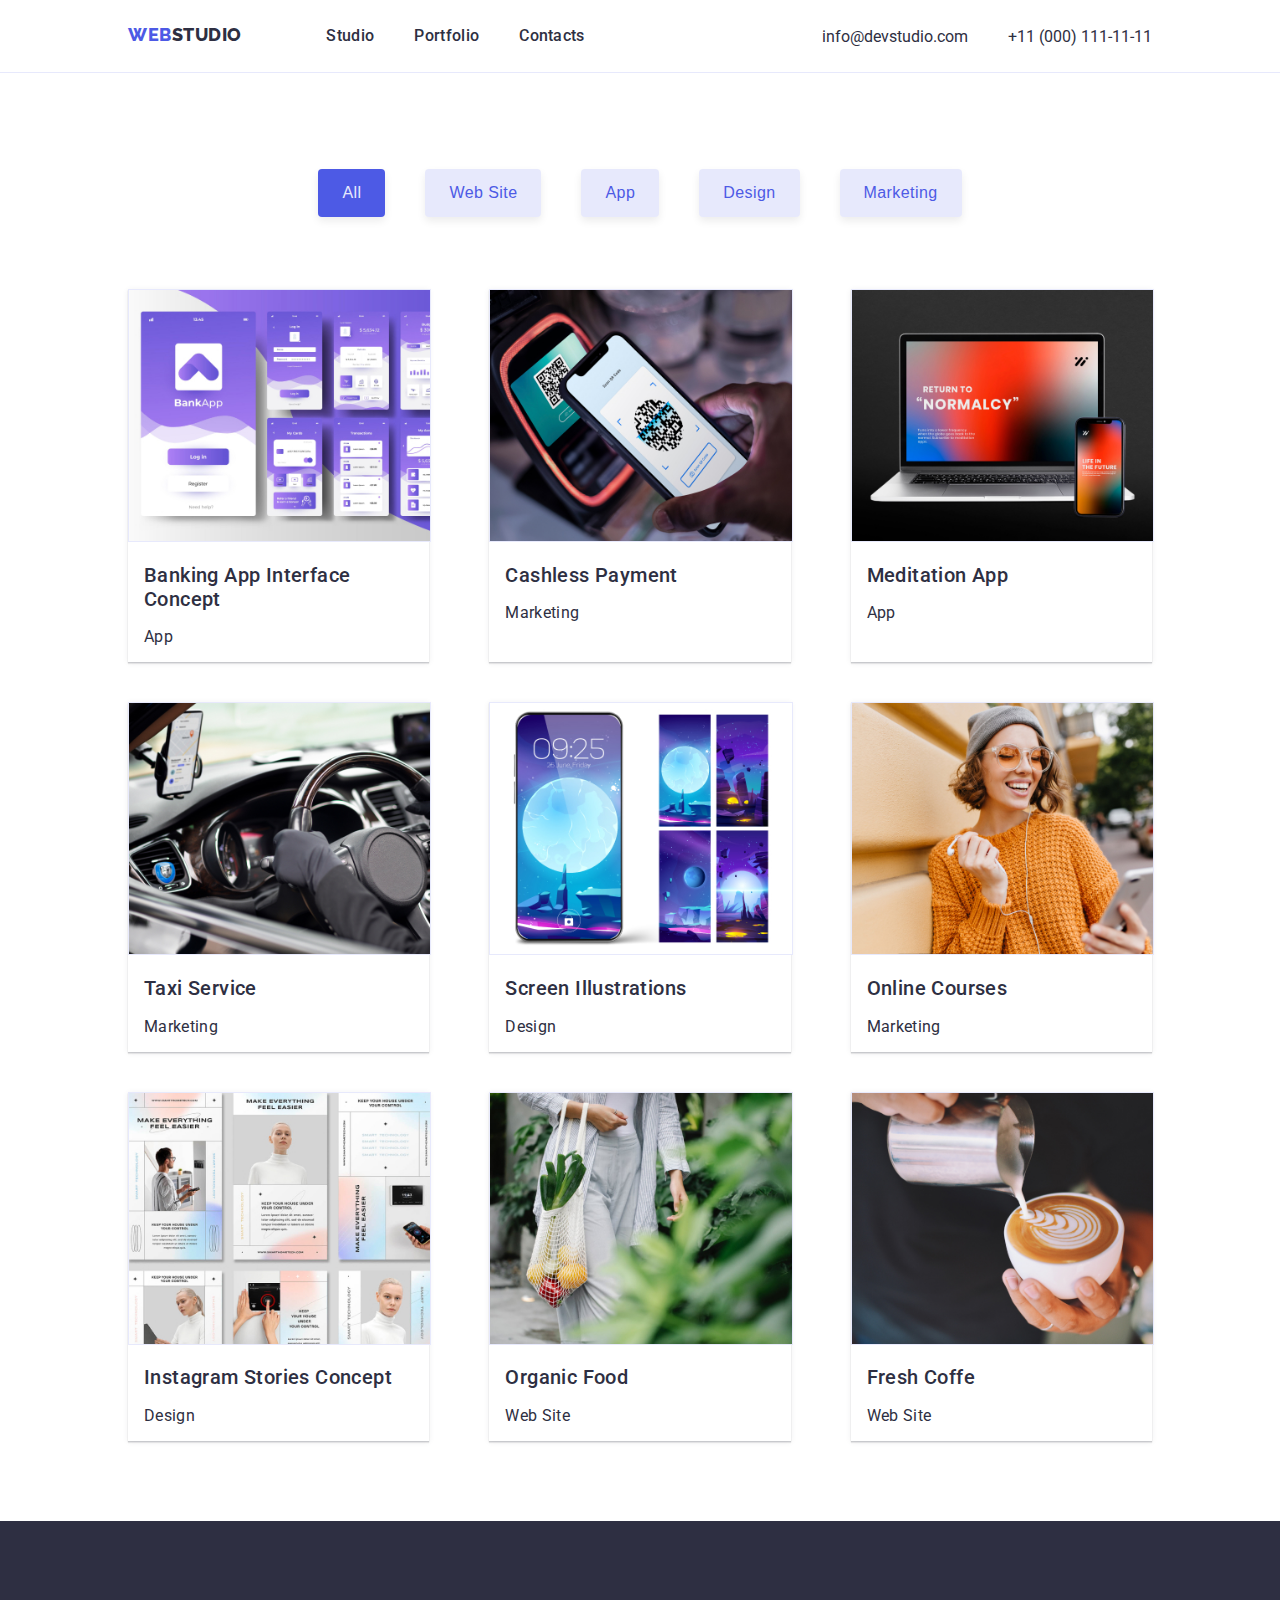
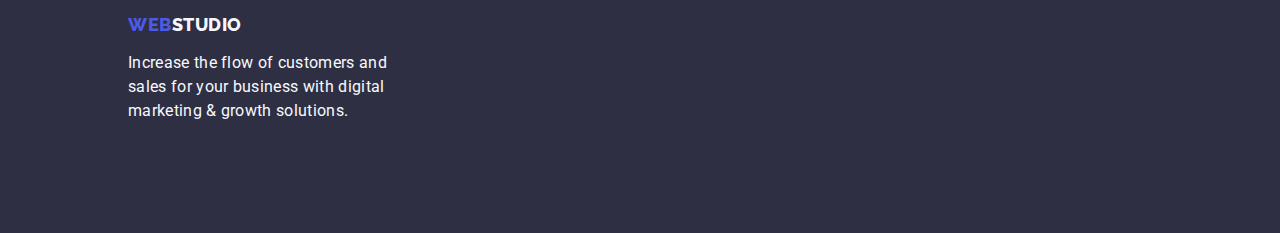
==== commit 9a80ac60: "finished portfolio" ====
--- a/portfolio.html
+++ b/portfolio.html
@@ -18,7 +18,7 @@
             </a>
             <ul class="nav-list">
                 <li class="nav-list-item">
-                    <a href="/">Studio</a>
+                    <a href="index.html">Studio</a>
                 </li>
                 <li class="nav-list-item">
                     <a href="portfolio.html">Portfolio</a>
--- a/css/styles.css
+++ b/css/styles.css
@@ -262,29 +262,34 @@
 }
 body .portfolio-main .portfolio .portfolio-list {
   display: flex;
+  justify-content: space-between;
   flex-wrap: wrap;
-  justify-content: space-between;
-  margin-top: 40px;
-  margin-bottom: 40px;
-  padding: 0;
-}
-body .portfolio-main .portfolio .portfolio-list-list-item {
-  display: flex;
-  flex-direction: column;
-  justify-content: flex-start;
-  align-items: flex-start;
+  gap: 40px;
+  padding: 0;
+  list-style: none;
+  margin-bottom: 80px;
+}
+body .portfolio-main .portfolio .portfolio-list-item {
+  box-shadow: 0px 2px 1px 0px rgba(46, 47, 66, 0.08), 0px 1px 1px 0px rgba(46, 47, 66, 0.16), 0px 1px 6px 0px rgba(46, 47, 66, 0.08);
+  width: calc(33.333% - 40px);
+  background-color: #fff;
+}
+body .portfolio-main .portfolio .portfolio-list-item img {
   width: 100%;
-  max-width: 360px;
-  height: 100%;
-  border-radius: 4px;
-  box-shadow: 0px 4px 8px rgba(0, 0, 0, 0.08);
-  background: #FFFFFF;
-  margin-bottom: 40px;
-  transition: all 0.3s ease-in-out;
-}
-body .portfolio-main .portfolio .portfolio-list-list-item:hover {
-  transform: scale(1.01);
-  box-shadow: 0px 8px 14px rgba(0, 0, 0, 0.16);
+  object-fit: cover;
+  border: 1px solid #E7E9FC;
+}
+body .portfolio-main .portfolio .portfolio-list-item h2 {
+  color: #2E2F42;
+  font-size: 20px;
+  font-weight: 500;
+  letter-spacing: 0.4px;
+  padding: 0 16px;
+}
+body .portfolio-main .portfolio .portfolio-list-item p {
+  color: #2E2F42;
+  letter-spacing: 0.32px;
+  padding: 0 16px;
 }
 body .footer {
   display: flex;
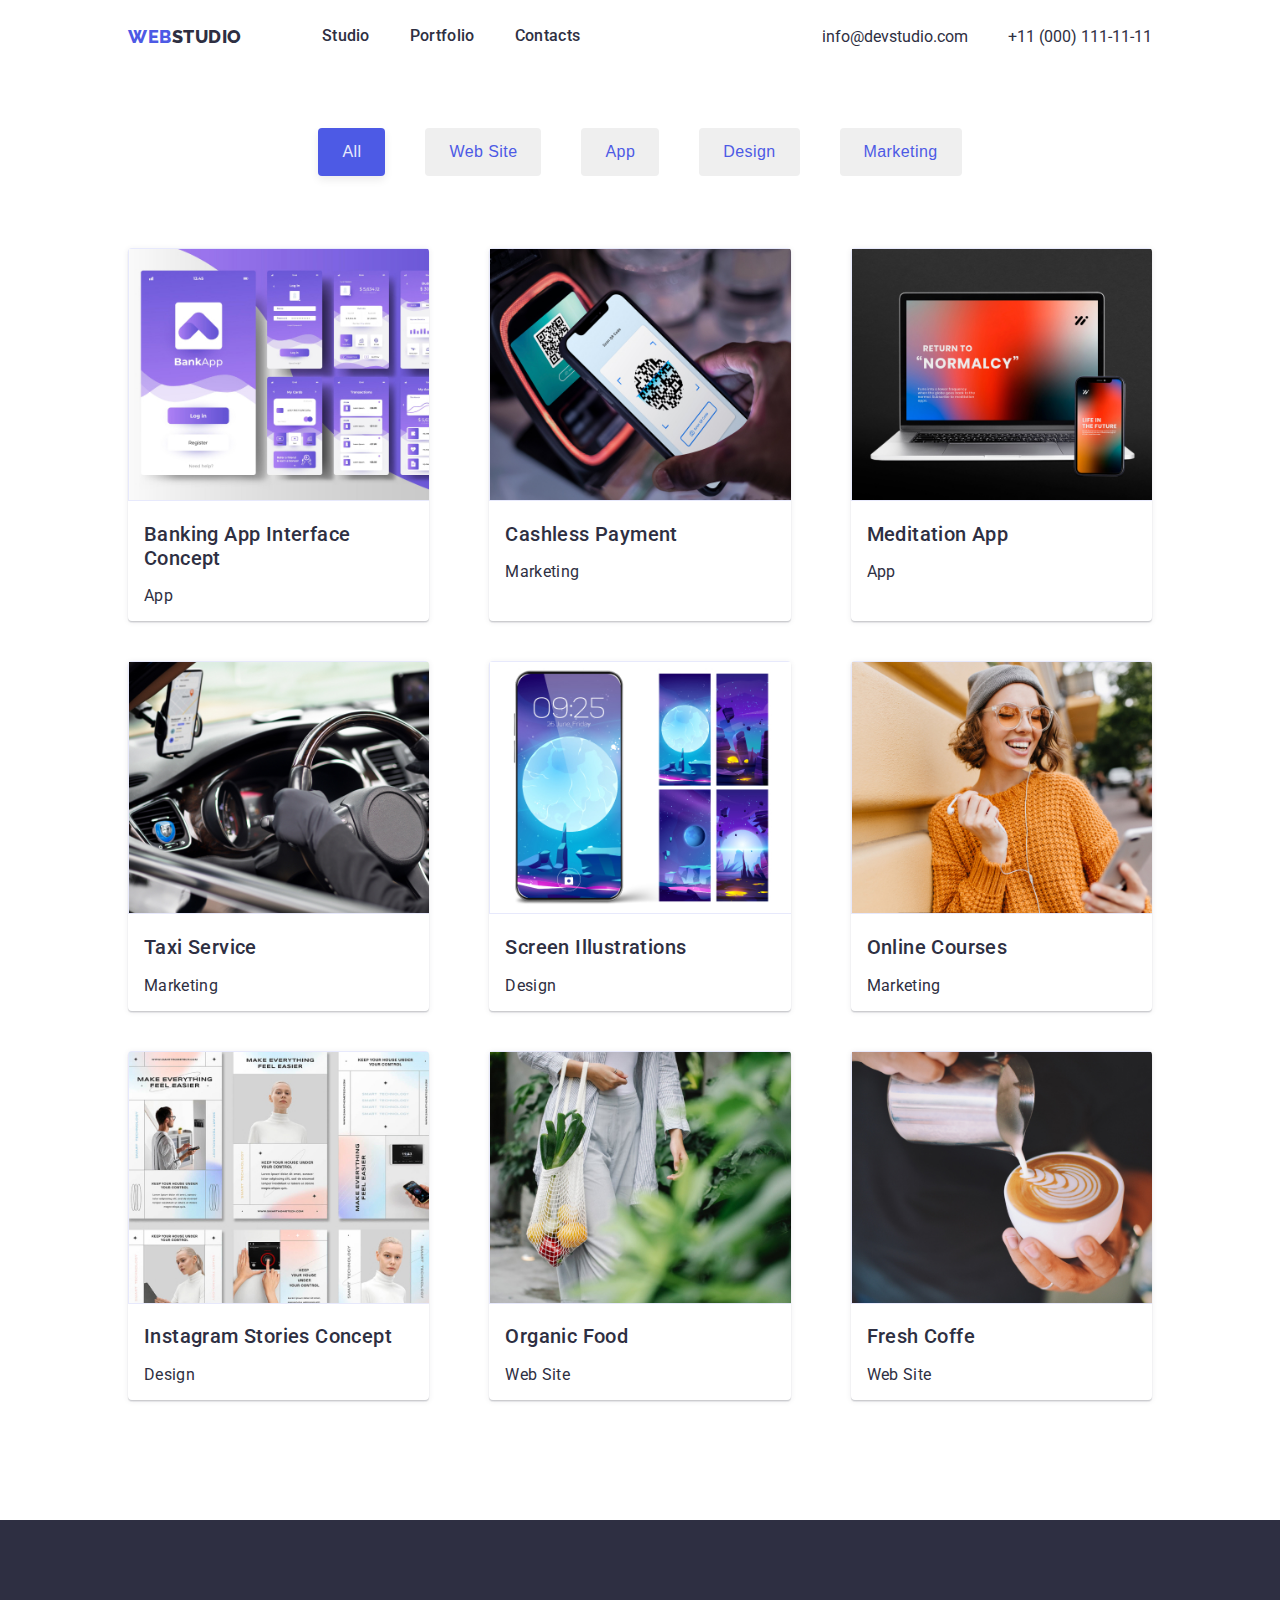
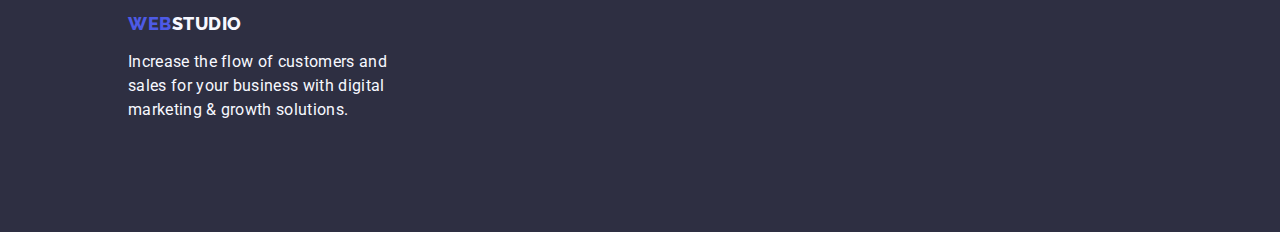
==== commit ae9339a2: "first refine" ====
--- a/portfolio.html
+++ b/portfolio.html
@@ -13,7 +13,7 @@
 <body>
     <header class="header">
         <nav class="nav">
-            <a href="#" class="logo">
+            <a href="index.html" class="logo">
                 <span class="logo-span">Web</span>Studio
             </a>
             <ul class="nav-list">
@@ -124,7 +124,7 @@
     </main>
 
     <footer class="footer">
-        <a href="#" class="footer-logo">
+        <a href="index.html" class="footer-logo">
             <span class="footer-logo-span">Web</span>Studio
         </a>
 
--- a/css/styles.css
+++ b/css/styles.css
@@ -1,18 +1,34 @@
-body {
+:root{
+  --primary-color: #4D5AE5;
+  --secondary-color: #2E2F42;
+  --tertiary-color: #F7F8FF;
+  --quaternary-color: #F4F4FD;
+  --quinary-color: #434455;
+}
+
+body{
   margin: 0;
   padding: 0;
   font-family: "Roboto", sans-serif;
 }
-body .header {
-  display: flex;
-  justify-content: center;
-  align-items: center;
-  border-bottom: 1px solid #E7E9FC;
+
+header {
+  display: flex;
+  justify-content: center;
+  align-items: center;
   height: 72px;
   padding: 0 10%;
 }
-body .header .nav .logo {
-  color: #2E2F42;
+
+.nav{
+  display: flex;
+  justify-content: space-between;
+  align-items: center;
+  gap: 40px;
+}
+
+.nav .logo {
+  color: var(--secondary-color);
   font-family: Raleway;
   font-size: 18px;
   font-style: normal;
@@ -22,48 +38,66 @@
   text-decoration: none;
   margin-right: 40px;
 }
-body .header .nav .logo-span {
-  color: #4D5AE5;
-}
-body .header .nav-list {
-  display: inline-flex;
-  align-items: flex-start;
-  gap: 40px;
-  list-style: none;
-}
-body .header .nav-list-item {
+.nav .logo-span {
+  color: var(--primary-color);
+}
+
+.nav-list {
+  display: flex;
+  justify-content: space-between;
+  align-items: center;
+  list-style: none;
+  margin: 0;
+  padding: 0;
+  gap: 40px;
+}
+
+.nav-list .nav-list-item {
   font-size: 16px;
   letter-spacing: 0.32px;
   font-weight: 500;
   line-height: 24px;
 }
-body .header .nav-list-item a {
-  color: #2E2F42;
-  font-weight: 500;
-  text-decoration: none;
-}
-body .header .nav-btn {
+
+.nav-list .nav-list-item a {
+  color: var(--secondary-color);
+  font-weight: 500;
+  text-decoration: none;
+}
+
+.nav-list-item a:hover {
+  color: var(--primary-color);
+}
+
+.nav-btn {
   display: none;
 }
-body .header .address {
+
+.address {
   display: flex;
   align-items: flex-end;
   gap: 40px;
   margin-left: auto;
 }
-body .header .address a {
-  color: #2E2F42;
+
+.address a {
+  color: var(--secondary-color);
   font-style: normal;
   font-weight: 400;
   text-decoration: none;
 }
-body .main {
-  display: flex;
-  justify-content: center;
-  align-items: center;
-  flex-direction: column;
-}
-body .main .hero {
+
+.address a:hover {
+  color: var(--primary-color);
+}
+
+main {
+  display: flex;
+  justify-content: center;
+  align-items: center;
+  flex-direction: column;
+}
+.hero {
   display: flex;
   justify-content: center;
   align-items: center;
@@ -71,23 +105,23 @@
   gap: 40px;
   height: calc(100vh - 72px);
   width: 100%;
-  background-color: #2E2F42;
-}
-body .main .hero-title {
+  background-color: var(--secondary-color);
+}
+.hero-title {
   letter-spacing: 1.44px;
   line-height: 72px;
   text-align: center;
-  color: #F7F8FF;
+  color: var(--tertiary-color);
   font-size: 56px;
   font-weight: 700;
   word-wrap: break-word;
   width: 540px;
 }
-body .main .hero-btn {
-  background-color: #4D5AE5;
+.hero-btn {
+  background-color: var(--primary-color);
   border-radius: 4px;
   border: none;
-  color: #F7F8FF;
+  color: var(--tertiary-color);
   font-size: 16px;
   font-weight: 500;
   letter-spacing: 0.32px;
@@ -96,53 +130,54 @@
   text-align: center;
   text-decoration: none;
   text-transform: capitalize;
-  transition: all 0.3s ease-in-out;
+  transition: all 0.1s ease-in-out;
   cursor: pointer;
 }
-body .main .hero-btn:hover {
-  background-color: #2131df;
-}
-body .main .about {
-  display: flex;
-  justify-content: center;
-  align-items: center;
-  flex-direction: row;
-  padding: 0 10%;
-  padding-top: 80px;
-}
-body .main .about-list {
+.hero-btn:hover {
+  background-color: var(--quinary-color);
+}
+.hero-btn:active {
+  background-color: var(--primary-color);
+  transform: scale(0.98);
+}
+.about {
+  display: flex;
+  justify-content: center;
+  align-items: center;
+  padding: 40px 10%;
+}
+.about-list {
   display: flex;
   gap: 24px;
   padding: 0;
 }
-body .main .about-list-item {
+.about-list-item {
   width: 25%;
   padding: 0;
   margin: 0;
   list-style: none;
 }
-body .main .about-list-item h3 {
-  color: #2E2F42;
+.about-list-item h3 {
+  color: var(--secondary-color);
   font-size: 20px;
   font-weight: 500;
   letter-spacing: 0.4px;
 }
-body .main .about-list-item p {
-  color: #434455;
+.about-list-item p {
+  color: var(--quinary-color);
   letter-spacing: 0.32px;
   line-height: 1.5;
 }
-body .main .services {
-  display: flex;
-  align-items: center;
-  flex-direction: column;
-  gap: 40px;
-  padding: 0 10%;
-  padding-top: 80px;
-  height: 100vh;
-}
-body .main .services-title {
-  color: #2E2F42;
+.services {
+  display: flex;
+  justify-content: center;
+  align-items: center;
+  flex-direction: column;
+  gap: 40px;
+  padding: 40px 10%;
+}
+.services-title {
+  color: var(--secondary-color);
   line-height: 48px;
   text-align: center;
   font-size: 36px;
@@ -150,29 +185,32 @@
   letter-spacing: 0.72px;
   text-transform: capitalize;
 }
-body .main .services-list {
-  display: flex;
-  gap: 40px;
-  padding: 0;
-  list-style: none;
-}
-body .main .services-list img {
+.services-list {
+  display: flex;
+  gap: 40px;
+  padding: 0;
+  list-style: none;
+}
+.services-list img {
   width: 100%;
   height: 100%;
   object-fit: cover;
-}
-body .main .team {
-  display: flex;
-  align-items: center;
-  flex-direction: column;
-  gap: 40px;
-  padding: 0 10%;
-  padding-top: 80px;
-  background-color: #F4F4FD;
-  height: 100vh;
-}
-body .main .team-title {
-  color: #2E2F42;
+  transition: all 0.1s ease-in-out;
+}
+.services-list img:hover {
+  transform: scale(1.1);
+}
+.team {
+  display: flex;
+  justify-content: center;
+  align-items: center;
+  flex-direction: column;
+  gap: 40px;
+  padding: 40px 10%;
+  background-color: var(--quaternary-color);
+}
+.team-title {
+  color: var(--primary-color);
   line-height: 48px;
   text-align: center;
   font-size: 36px;
@@ -180,118 +218,127 @@
   letter-spacing: 0.72px;
   text-transform: capitalize;
 }
-body .main .team-list {
-  display: flex;
-  gap: 40px;
-  padding: 0;
-  list-style: none;
-}
-body .main .team-list-item {
-  list-style: none;
-  text-align: center;
-  background-color: white;
+.team-list {
+  display: flex;
+  gap: 40px;
+  padding: 0;
+  list-style: none;
+}
+.team-list-item {
+  list-style: none;
+  text-align: center;
+  background-color: var(--tertiary-color);
   box-shadow: 0px 2px 1px 0px rgba(46, 47, 66, 0.08), 0px 1px 1px 0px rgba(46, 47, 66, 0.16), 0px 1px 6px 0px rgba(46, 47, 66, 0.08);
-}
-body .main .team-list-item img {
+  border-radius: 4px;
+  transition: all 0.1s ease-in-out;
+}
+.team-list-item img {
+  width: 100%;
+  object-fit: cover;
+}
+.team-list-item:hover {
+  box-shadow: 0px 2px 1px 0px rgba(46, 47, 66, 0.16), 0px 1px 1px 0px rgba(46, 47, 66, 0.16), 0px 1px 6px 0px rgba(46, 47, 66, 0.16);
+  transform: scale(1.02);
+}
+.team-list-item h3 {
+  color: var(--primary-color);
+  font-size: 20px;
+  font-weight: 500;
+  letter-spacing: 0.4px;
+}
+.team-list-item p {
+  color: var(--quinary-color);
+  letter-spacing: 0.32px;
+  line-height: 1.5;
+}
+.portfolio-main{
+  display: flex;
+  justify-content: center;
+  align-items: center;
+  flex-direction: column;
+}
+.portfolio {
+  display: flex;
+  align-items: center;
+  flex-direction: column;
+  gap: 40px;
+  padding: 40px 10%;
+}
+.filter-list {
+  display: flex;
+  gap: 40px;
+  padding: 0;
+}
+.filter-list-item {
+  list-style: none;
+}
+.filter-list-item .btn {
+  padding: 12px 24px;
+  border-radius: 4px;
+  color: var(--primary-color);
+  border: none;
+  cursor: pointer;
+  font-size: 16px;
+  font-weight: 500;
+  line-height: 24px;
+  letter-spacing: 0.42px;
+  text-decoration: none;
+  transition: all 0.3s ease-in-out;
+}
+.filter-list-item .btn:hover {
+  box-shadow: 0px 4px 8px rgba(0, 0, 0, 0.16);
+  background-color: rgba(77, 104, 255, 0.16);
+}
+.filter-list-item .btn:active {
+  transform: scale(0.95);
+  color: #E7E9FC;
+  background: #4D5AE5;
+}
+.filter-list-item .btn.active {
+  color: #E7E9FC;
+  background: #4D5AE5;
+  box-shadow: 0px 4px 8px rgba(0, 0, 0, 0.08);
+}
+.portfolio-list {
+  display: flex;
+  justify-content: space-between;
+  flex-wrap: wrap;
+  gap: 40px;
+  padding: 0;
+  list-style: none;
+  margin-bottom: 80px;
+}
+.portfolio-list-item {
+  box-shadow: 0px 2px 1px 0px rgba(46, 47, 66, 0.08), 0px 1px 1px 0px rgba(46, 47, 66, 0.16), 0px 1px 6px 0px rgba(46, 47, 66, 0.08);
+  width: calc(33.333% - 40px);
+  background-color: #fff;
+  border-radius: 4px;
+  transition: all 0.2s ease-in-out;
+  overflow: hidden;
+  cursor: pointer;
+}
+.portfolio-list-item:hover{
+  box-shadow: 0px 2px 1px 0px rgba(46, 47, 66, 0.16), 0px 1px 1px 0px rgba(46, 47, 66, 0.16), 0px 1px 6px 0px rgba(46, 47, 66, 0.16);
+  transform: scale(1.02);
+}
+.portfolio-list-item img {
   width: 100%;
   object-fit: cover;
   border: 1px solid #E7E9FC;
 }
-body .main .team-list-item h3 {
+.portfolio-list-item h2 {
   color: #2E2F42;
   font-size: 20px;
   font-weight: 500;
   letter-spacing: 0.4px;
-}
-body .main .team-list-item p {
-  color: #434455;
-  letter-spacing: 0.32px;
-  line-height: 1.5;
-}
-body .portfolio-main {
-  display: flex;
-  justify-content: center;
-  align-items: center;
-  flex-direction: column;
-}
-body .portfolio-main .portfolio {
-  display: flex;
-  align-items: center;
-  flex-direction: column;
-  gap: 40px;
-  padding: 0 10%;
-  padding-top: 80px;
-}
-body .portfolio-main .portfolio .filter-list {
-  display: flex;
-  gap: 40px;
-  padding: 0;
-}
-body .portfolio-main .portfolio .filter-list-item {
-  list-style: none;
-}
-body .portfolio-main .portfolio .filter-list-item .btn {
-  padding: 12px 24px;
-  border-radius: 4px;
-  color: #4D5AE5;
-  background: #E7E9FC;
-  box-shadow: 0px 4px 8px rgba(0, 0, 0, 0.08);
-  border: 1px solid #E7E9FC;
-  border: none;
-  cursor: pointer;
-  font-size: 16px;
-  font-weight: 500;
-  line-height: 24px;
-  letter-spacing: 0.42px;
-  text-decoration: none;
-  transition: all 0.3s ease-in-out;
-}
-body .portfolio-main .portfolio .filter-list-item .btn:hover {
-  box-shadow: 0px 4px 8px rgba(0, 0, 0, 0.16);
-  background-color: rgba(77, 104, 255, 0.16);
-}
-body .portfolio-main .portfolio .filter-list-item .btn:active {
-  transform: scale(0.95);
-  color: #E7E9FC;
-  background: #4D5AE5;
-}
-body .portfolio-main .portfolio .filter-list-item .btn.active {
-  color: #E7E9FC;
-  background: #4D5AE5;
-  box-shadow: 0px 4px 8px rgba(0, 0, 0, 0.08);
-}
-body .portfolio-main .portfolio .portfolio-list {
-  display: flex;
-  justify-content: space-between;
-  flex-wrap: wrap;
-  gap: 40px;
-  padding: 0;
-  list-style: none;
-  margin-bottom: 80px;
-}
-body .portfolio-main .portfolio .portfolio-list-item {
-  box-shadow: 0px 2px 1px 0px rgba(46, 47, 66, 0.08), 0px 1px 1px 0px rgba(46, 47, 66, 0.16), 0px 1px 6px 0px rgba(46, 47, 66, 0.08);
-  width: calc(33.333% - 40px);
-  background-color: #fff;
-}
-body .portfolio-main .portfolio .portfolio-list-item img {
-  width: 100%;
-  object-fit: cover;
-  border: 1px solid #E7E9FC;
-}
-body .portfolio-main .portfolio .portfolio-list-item h2 {
+  padding: 0 16px;
+}
+.portfolio-list-item p {
   color: #2E2F42;
-  font-size: 20px;
-  font-weight: 500;
-  letter-spacing: 0.4px;
+  letter-spacing: 0.32px;
   padding: 0 16px;
 }
-body .portfolio-main .portfolio .portfolio-list-item p {
-  color: #2E2F42;
-  letter-spacing: 0.32px;
-  padding: 0 16px;
-}
-body .footer {
+.footer {
   display: flex;
   justify-content: center;
   align-items: flex-start;
@@ -300,7 +347,7 @@
   background-color: #2E2F42;
   height: 312px;
 }
-body .footer-logo {
+.footer-logo {
   color: #F7F8FF;
   font-family: Raleway;
   font-size: 18px;
@@ -311,14 +358,12 @@
   text-decoration: none;
   margin-right: 40px;
 }
-body .footer-logo-span {
+.footer-logo-span {
   color: #4D5AE5;
 }
-body .footer p {
+.footer p {
   color: #F7F8FF;
   width: 264px;
   line-height: 24px;
   letter-spacing: 0.32px;
-}
-
-/*# sourceMappingURL=styles.css.map */
+}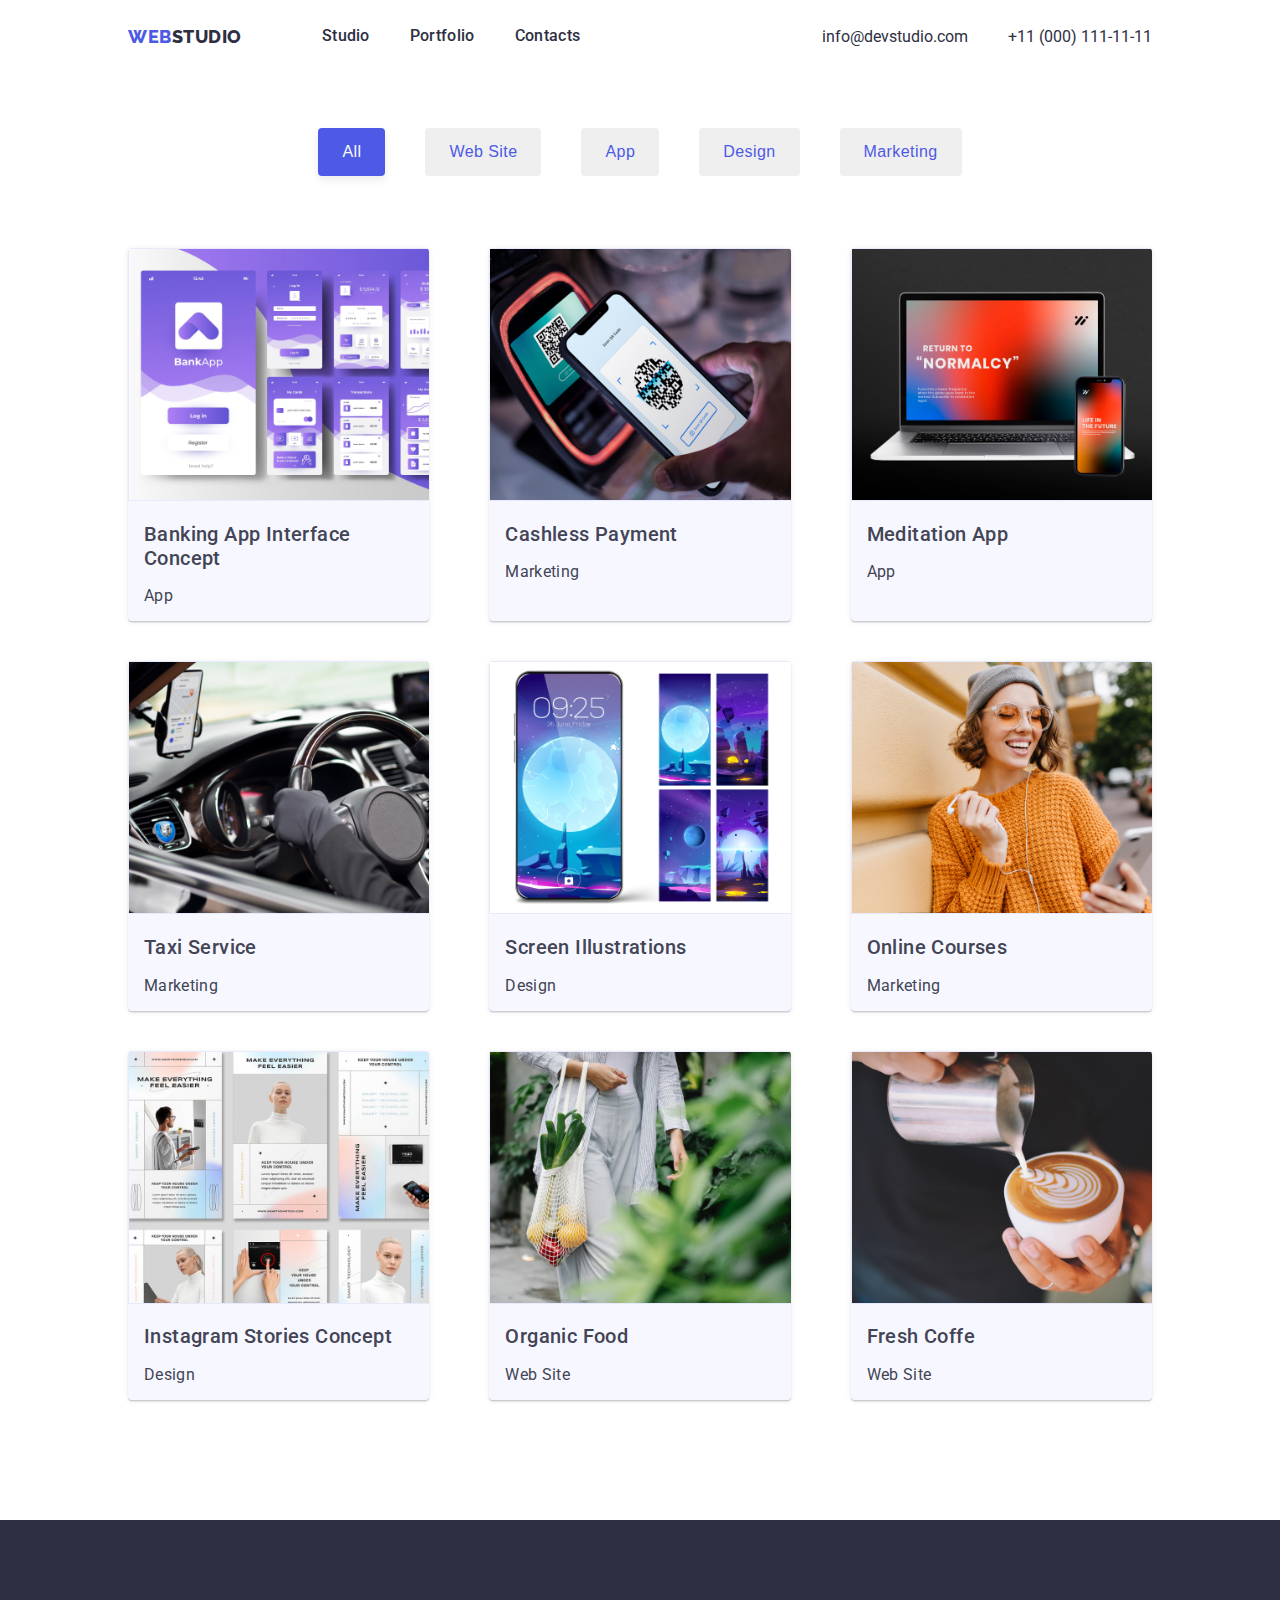
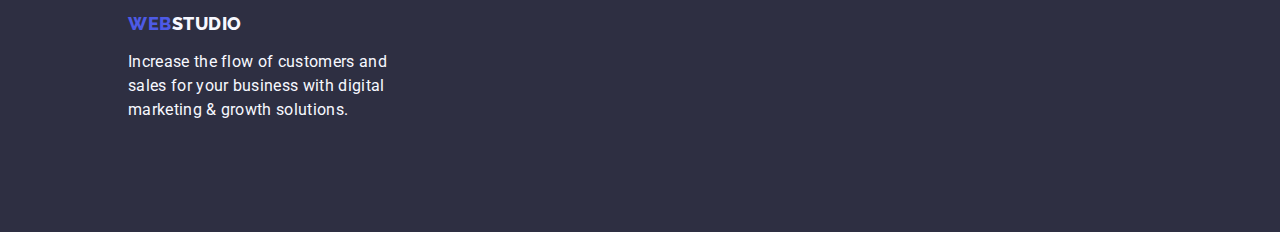
==== commit 58203c8c: "fix" ====
--- a/portfolio.html
+++ b/portfolio.html
@@ -37,6 +37,9 @@
 
     <main class="portfolio-main">
         <section class="portfolio">
+            <h2 class="portfolio-title" hidden>
+                Portfolio
+            </h2>
             <ul class="filter-list">
                 <li class="filter-list-item">
                     <button type="button" class="btn active">All</button>
--- a/css/styles.css
+++ b/css/styles.css
@@ -210,7 +210,7 @@
   background-color: var(--quaternary-color);
 }
 .team-title {
-  color: var(--primary-color);
+  color: var(--secondary-color);
   line-height: 48px;
   text-align: center;
   font-size: 36px;
@@ -241,7 +241,7 @@
   transform: scale(1.02);
 }
 .team-list-item h3 {
-  color: var(--primary-color);
+  color: var(--secondary-color);
   font-size: 20px;
   font-weight: 500;
   letter-spacing: 0.4px;
@@ -291,12 +291,12 @@
 }
 .filter-list-item .btn:active {
   transform: scale(0.95);
-  color: #E7E9FC;
-  background: #4D5AE5;
+  color: var(--tertiary-color);
+  background: var(--primary-color);
 }
 .filter-list-item .btn.active {
-  color: #E7E9FC;
-  background: #4D5AE5;
+  color: var(--tertiary-color);
+  background: var(--primary-color);
   box-shadow: 0px 4px 8px rgba(0, 0, 0, 0.08);
 }
 .portfolio-list {
@@ -311,7 +311,7 @@
 .portfolio-list-item {
   box-shadow: 0px 2px 1px 0px rgba(46, 47, 66, 0.08), 0px 1px 1px 0px rgba(46, 47, 66, 0.16), 0px 1px 6px 0px rgba(46, 47, 66, 0.08);
   width: calc(33.333% - 40px);
-  background-color: #fff;
+  background-color: var(--tertiary-color);
   border-radius: 4px;
   transition: all 0.2s ease-in-out;
   overflow: hidden;
@@ -327,14 +327,14 @@
   border: 1px solid #E7E9FC;
 }
 .portfolio-list-item h2 {
-  color: #2E2F42;
+  color: var(--quinary-color);
   font-size: 20px;
   font-weight: 500;
   letter-spacing: 0.4px;
   padding: 0 16px;
 }
 .portfolio-list-item p {
-  color: #2E2F42;
+  color: var(--quinary-color);
   letter-spacing: 0.32px;
   padding: 0 16px;
 }
@@ -344,11 +344,11 @@
   align-items: flex-start;
   flex-direction: column;
   padding: 0 10%;
-  background-color: #2E2F42;
+  background-color: var(--secondary-color);
   height: 312px;
 }
 .footer-logo {
-  color: #F7F8FF;
+  color: var(--tertiary-color);
   font-family: Raleway;
   font-size: 18px;
   font-style: normal;
@@ -359,10 +359,10 @@
   margin-right: 40px;
 }
 .footer-logo-span {
-  color: #4D5AE5;
+  color: var(--primary-color);
 }
 .footer p {
-  color: #F7F8FF;
+  color: var(--tertiary-color);
   width: 264px;
   line-height: 24px;
   letter-spacing: 0.32px;
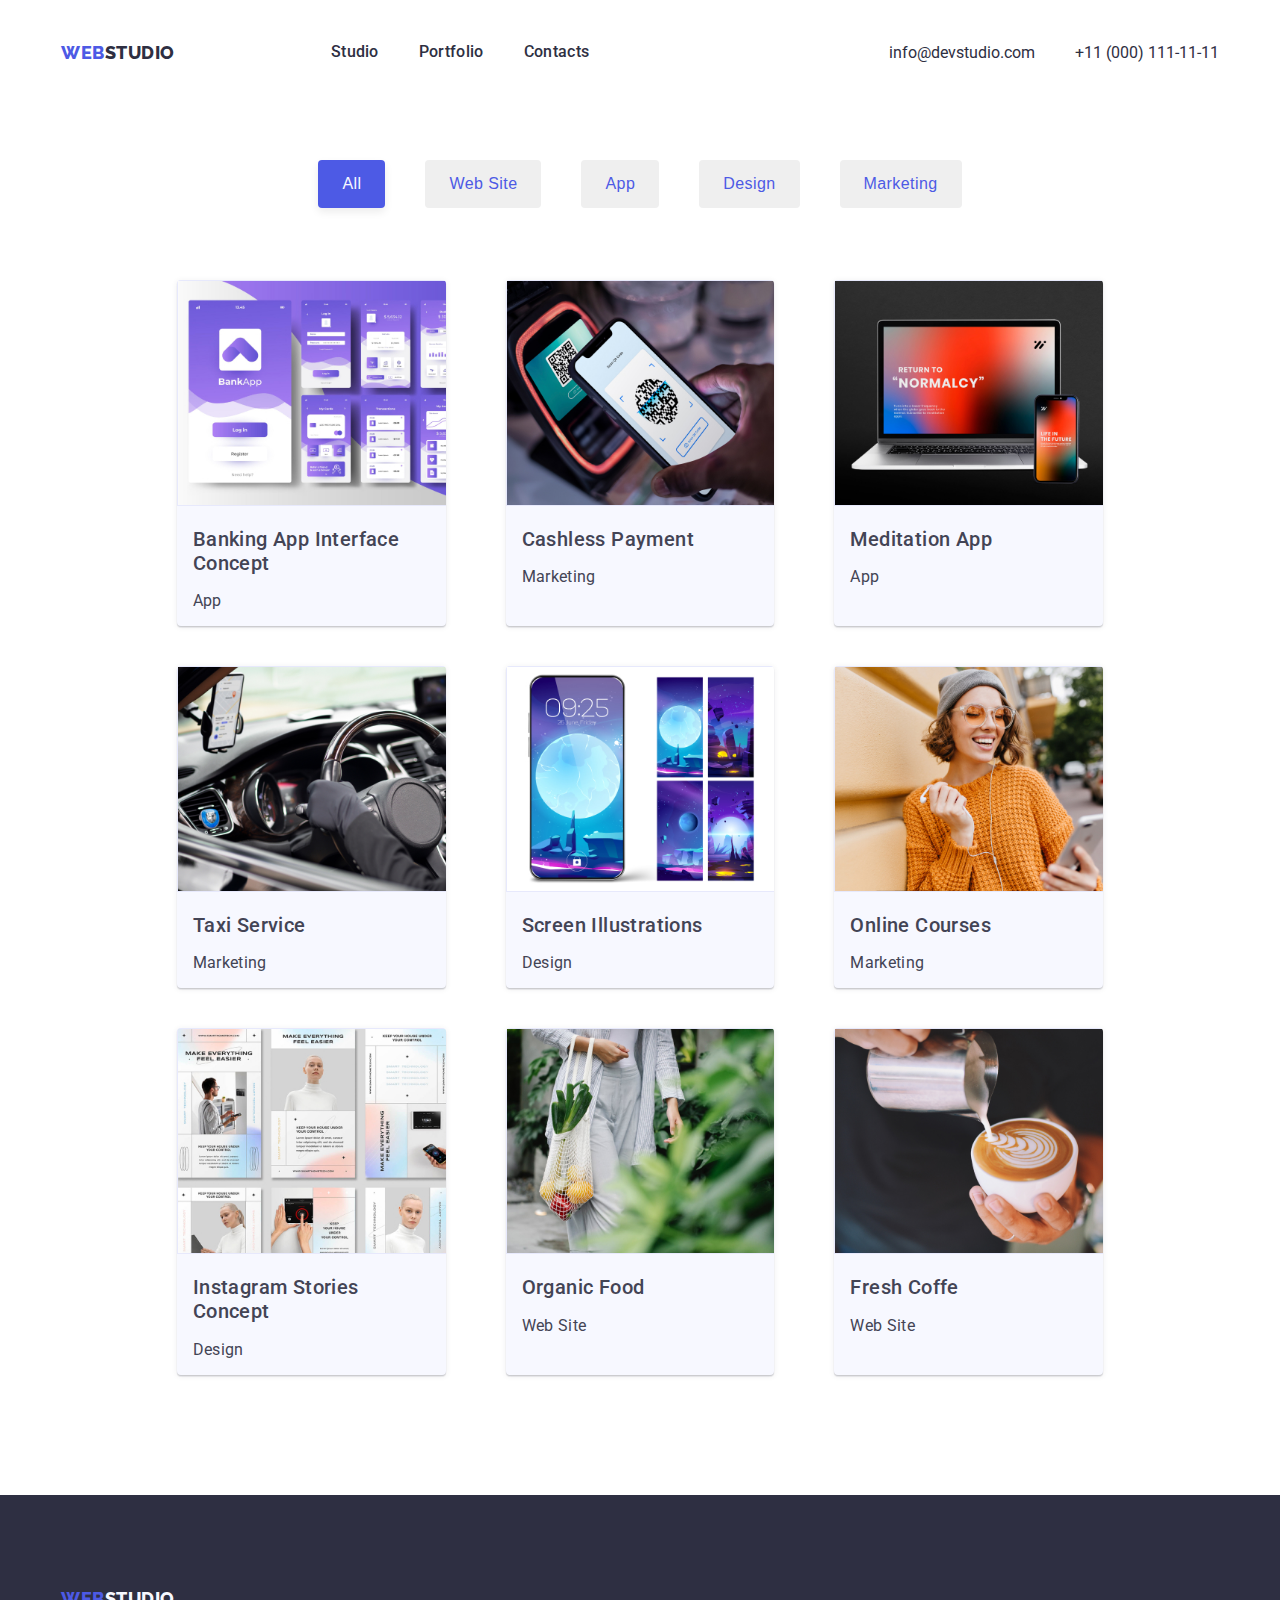
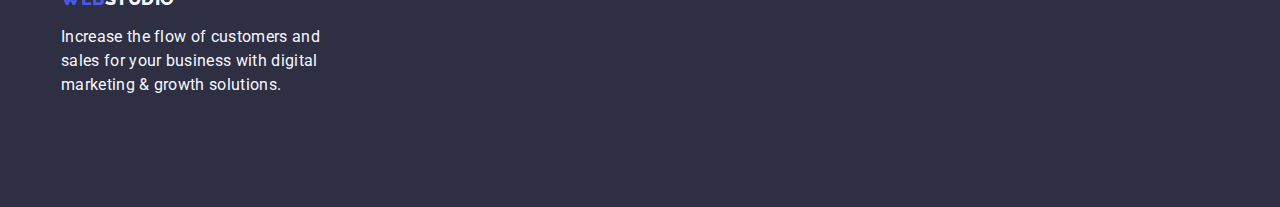
==== commit f2ca3f13: "update text and styles" ====
--- a/portfolio.html
+++ b/portfolio.html
@@ -1,139 +1,146 @@
 <!DOCTYPE html>
 <html lang="en">
+
 <head>
     <meta charset="UTF-8">
     <meta name="viewport" content="width=device-width, initial-scale=1.0">
-    <title>Portfolio</title>
+    <title>Homework #2 - Portfolio</title>
     <link rel="preconnect" href="https://fonts.googleapis.com">
     <link rel="preconnect" href="https://fonts.gstatic.com" crossorigin>
-    <link href="https://fonts.googleapis.com/css2?family=Raleway:wght@800&family=Roboto:wght@400;500;700;900&display=swap" rel="stylesheet">
+    <link
+        href="https://fonts.googleapis.com/css2?family=Raleway:wght@800&family=Roboto:wght@400;500;700;900&display=swap"
+        rel="stylesheet">
 
     <link rel="stylesheet" href="css/styles.css">
 </head>
+
 <body>
-    <header class="header">
-        <nav class="nav">
-            <a href="index.html" class="logo">
-                <span class="logo-span">Web</span>Studio
+    <div class="container">
+        <header class="header">
+            <nav class="nav">
+                <a href="index.html" class="logo">
+                    <span class="logo-span">Web</span>Studio
+                </a>
+                <ul class="nav-list">
+                    <li class="nav-list-item">
+                        <a href="index.html">Studio</a>
+                    </li>
+                    <li class="nav-list-item">
+                        <a href="portfolio.html">Portfolio</a>
+                    </li>
+                    <li class="nav-list-item">
+                        <a href="contacts.html">Contacts</a>
+                    </li>
+                </ul>
+            </nav>
+
+            <address class="address">
+                <a href="mailto:info@devstudio.com">info@devstudio.com</a>
+                <a href="tel:+380000000000">+11 (000) 111-11-11</a>
+            </address>
+        </header>
+
+        <main class="portfolio-main">
+            <section class="portfolio">
+                <h2 class="portfolio-title" hidden>
+                    Portfolio
+                </h2>
+                <ul class="filter-list">
+                    <li class="filter-list-item">
+                        <button type="button" class="btn active">All</button>
+                    </li>
+                    <li class="filter-list-item">
+                        <button type="button" class="btn">Web Site</button>
+                    </li>
+                    <li class="filter-list-item">
+                        <button type="button" class="btn">App</button>
+                    </li>
+                    <li class="filter-list-item">
+                        <button type="button" class="btn">Design</button>
+                    </li>
+                    <li class="filter-list-item">
+                        <button type="button" class="btn">Marketing</button>
+                    </li>
+                </ul>
+
+                <ul class="portfolio-list">
+                    <li class="portfolio-list-item">
+                        <img src="images/portfolio1.jpg" alt="Portfolio image" class="list-item-img">
+                        <div class="list-item-content">
+                            <h2>Banking App Interface Concept</h2>
+                            <p>App</p>
+                        </div>
+                    </li>
+                    <li class="portfolio-list-item">
+                        <img src="images/portfolio2.jpg" alt="Portfolio image" class="list-item-img">
+                        <div class="list-item-content">
+                            <h2>Cashless Payment</h2>
+                            <p>Marketing</p>
+                        </div>
+                    </li>
+                    <li class="portfolio-list-item">
+                        <img src="images/portfolio3.jpg" alt="Portfolio image" class="list-item-img">
+                        <div class="list-item-content">
+                            <h2>Meditation App</h2>
+                            <p>App</p>
+                        </div>
+                    </li>
+                    <li class="portfolio-list-item">
+                        <img src="images/portfolio4.jpg" alt="Portfolio image" class="list-item-img">
+                        <div class="list-item-content">
+                            <h2>Taxi Service</h2>
+                            <p>Marketing</p>
+                        </div>
+                    </li>
+                    <li class="portfolio-list-item">
+                        <img src="images/portfolio5.jpg" alt="Portfolio image" class="list-item-img">
+                        <div class="list-item-content">
+                            <h2>Screen Illustrations</h2>
+                            <p>Design</p>
+                        </div>
+                    </li>
+                    <li class="portfolio-list-item">
+                        <img src="images/portfolio6.jpg" alt="Portfolio image" class="list-item-img">
+                        <div class="list-item-content">
+                            <h2>Online Courses</h2>
+                            <p>Marketing</p>
+                        </div>
+                    </li>
+                    <li class="portfolio-list-item">
+                        <img src="images/portfolio7.jpg" alt="Portfolio image" class="list-item-img">
+                        <div class="list-item-content">
+                            <h2>Instagram Stories Concept</h2>
+                            <p>Design</p>
+                        </div>
+                    </li>
+                    <li class="portfolio-list-item">
+                        <img src="images/portfolio8.jpg" alt="Portfolio image" class="list-item-img">
+                        <div class="list-item-content">
+                            <h2>Organic Food</h2>
+                            <p>Web Site</p>
+                        </div>
+                    </li>
+                    <li class="portfolio-list-item">
+                        <img src="images/portfolio9.jpg" alt="Portfolio image" class="list-item-img">
+                        <div class="list-item-content">
+                            <h2>Fresh Coffe</h2>
+                            <p>Web Site</p>
+                        </div>
+                    </li>
+                </ul>
+            </section>
+        </main>
+
+        <footer class="footer">
+            <a href="index.html" class="footer-logo">
+                <span class="footer-logo-span">Web</span>Studio
             </a>
-            <ul class="nav-list">
-                <li class="nav-list-item">
-                    <a href="index.html">Studio</a>
-                </li>
-                <li class="nav-list-item">
-                    <a href="portfolio.html">Portfolio</a>
-                </li>
-                <li class="nav-list-item">
-                    <a href="contacts.html">Contacts</a>
-                </li>
-            </ul>
-        </nav>
 
-        <address class="address">
-            <a href="mailto:info@devstudio.com">info@devstudio.com</a>
-            <a href="tel:+380000000000">+11 (000) 111-11-11</a>
-        </address>
-    </header>
+            <p>
+                Increase the flow of customers and sales for your business with digital marketing & growth solutions.
+            </p>
+        </footer>
+    </div>
+</body>
 
-    <main class="portfolio-main">
-        <section class="portfolio">
-            <h2 class="portfolio-title" hidden>
-                Portfolio
-            </h2>
-            <ul class="filter-list">
-                <li class="filter-list-item">
-                    <button type="button" class="btn active">All</button>
-                </li>
-                <li class="filter-list-item">
-                    <button type="button" class="btn">Web Site</button>
-                </li>
-                <li class="filter-list-item">
-                    <button type="button" class="btn">App</button>
-                </li>
-                <li class="filter-list-item">
-                    <button type="button" class="btn">Design</button>
-                </li>
-                <li class="filter-list-item">
-                    <button type="button" class="btn">Marketing</button>
-                </li>
-            </ul>
-
-            <ul class="portfolio-list">
-                <li class="portfolio-list-item">
-                    <img src="images/portfolio1.jpg" alt="Portfolio image" class="list-item-img">
-                    <div class="list-item-content">
-                        <h2>Banking App Interface Concept</h2>
-                        <p>App</p>
-                    </div>
-                </li>
-                <li class="portfolio-list-item">
-                    <img src="images/portfolio2.jpg" alt="Portfolio image" class="list-item-img">
-                    <div class="list-item-content">
-                        <h2>Cashless Payment</h2>
-                        <p>Marketing</p>
-                    </div>
-                </li>
-                <li class="portfolio-list-item">
-                    <img src="images/portfolio3.jpg" alt="Portfolio image" class="list-item-img">
-                    <div class="list-item-content">
-                        <h2>Meditation App</h2>
-                        <p>App</p>
-                    </div>
-                </li>
-                <li class="portfolio-list-item">
-                    <img src="images/portfolio4.jpg" alt="Portfolio image" class="list-item-img">
-                    <div class="list-item-content">
-                        <h2>Taxi Service</h2>
-                        <p>Marketing</p>
-                    </div>
-                </li>
-                <li class="portfolio-list-item">
-                    <img src="images/portfolio5.jpg" alt="Portfolio image" class="list-item-img">
-                    <div class="list-item-content">
-                        <h2>Screen Illustrations</h2>
-                        <p>Design</p>
-                    </div>
-                </li>
-                <li class="portfolio-list-item">
-                    <img src="images/portfolio6.jpg" alt="Portfolio image" class="list-item-img">
-                    <div class="list-item-content">
-                        <h2>Online Courses</h2>
-                        <p>Marketing</p>
-                    </div>
-                </li>
-                <li class="portfolio-list-item">
-                    <img src="images/portfolio7.jpg" alt="Portfolio image" class="list-item-img">
-                    <div class="list-item-content">
-                        <h2>Instagram Stories Concept</h2>
-                        <p>Design</p>
-                    </div>
-                </li>
-                <li class="portfolio-list-item">
-                    <img src="images/portfolio8.jpg" alt="Portfolio image" class="list-item-img">
-                    <div class="list-item-content">
-                        <h2>Organic Food</h2>
-                        <p>Web Site</p>
-                    </div>
-                </li>
-                <li class="portfolio-list-item">
-                    <img src="images/portfolio9.jpg" alt="Portfolio image" class="list-item-img">
-                    <div class="list-item-content">
-                        <h2>Fresh Coffe</h2>
-                        <p>Web Site</p>
-                    </div>
-                </li>
-            </ul>
-        </section>
-    </main>
-
-    <footer class="footer">
-        <a href="index.html" class="footer-logo">
-            <span class="footer-logo-span">Web</span>Studio
-        </a>
-
-        <p>
-            Increase the flow of customers and sales for your business with digital marketing & growth solutions.
-        </p>
-    </footer>
-</body>
 </html>--- a/css/styles.css
+++ b/css/styles.css
@@ -12,19 +12,30 @@
   font-family: "Roboto", sans-serif;
 }
 
+.container{
+    display: flex;
+    flex-direction: column;
+    justify-content: center;
+    align-items: center;
+    max-width: 1158px;
+    width: 100%;
+    margin: 0 auto;
+}
+
 header {
-  display: flex;
-  justify-content: center;
-  align-items: center;
-  height: 72px;
-  padding: 0 10%;
+    display: flex;
+    justify-content: center;
+    align-items: center;
+    width: 100%;
+    background: #FFFFFF;
+    padding: 24px 40px;
 }
 
 .nav{
-  display: flex;
-  justify-content: space-between;
-  align-items: center;
-  gap: 40px;
+    display: flex;
+    justify-content: space-between;
+    align-items: center;
+    gap: 76px;
 }
 
 .nav .logo {
@@ -43,13 +54,11 @@
 }
 
 .nav-list {
-  display: flex;
-  justify-content: space-between;
-  align-items: center;
-  list-style: none;
-  margin: 0;
-  padding: 0;
-  gap: 40px;
+    display: flex;
+    justify-content: space-between;
+    align-items: center;
+    gap: 40px;
+    list-style: none;
 }
 
 .nav-list .nav-list-item {
@@ -59,10 +68,10 @@
   line-height: 24px;
 }
 
-.nav-list .nav-list-item a {
-  color: var(--secondary-color);
-  font-weight: 500;
-  text-decoration: none;
+.nav-list-item a {
+    font-weight: 500;
+    color: #2E2F42;
+    text-decoration: none;
 }
 
 .nav-list-item a:hover {
@@ -74,10 +83,10 @@
 }
 
 .address {
-  display: flex;
-  align-items: flex-end;
-  gap: 40px;
-  margin-left: auto;
+    display: flex;
+    align-items: flex-start;
+    gap: 40px;
+    margin-left: auto;
 }
 
 .address a {
@@ -91,21 +100,25 @@
   color: var(--primary-color);
 }
 
-main {
-  display: flex;
-  justify-content: center;
-  align-items: center;
-  flex-direction: column;
-}
-.hero {
-  display: flex;
-  justify-content: center;
-  align-items: center;
-  flex-direction: column;
-  gap: 40px;
-  height: calc(100vh - 72px);
-  width: 100%;
-  background-color: var(--secondary-color);
+main{
+    display: block;
+    width: 100%;
+}
+
+.section{
+    margin: 0;
+    width: 100%;
+    height: auto;
+    display: flex;
+}
+
+.hero{
+    justify-content: center;
+    align-items: center;
+    flex-direction: column;
+    gap: 40px;
+    background-color: var(--secondary-color);
+    height: 600px;
 }
 .hero-title {
   letter-spacing: 1.44px;
@@ -140,16 +153,16 @@
   background-color: var(--primary-color);
   transform: scale(0.98);
 }
-.about {
-  display: flex;
-  justify-content: center;
-  align-items: center;
-  padding: 40px 10%;
-}
-.about-list {
-  display: flex;
-  gap: 24px;
-  padding: 0;
+.about{
+    flex-direction: column;
+    gap: 32px;
+    padding: 120px 40px;
+}
+.about-list{
+    display: flex;
+    justify-content: space-between;
+    align-items: center;
+    gap: 40px;
 }
 .about-list-item {
   width: 25%;
@@ -168,13 +181,12 @@
   letter-spacing: 0.32px;
   line-height: 1.5;
 }
-.services {
-  display: flex;
-  justify-content: center;
-  align-items: center;
-  flex-direction: column;
-  gap: 40px;
-  padding: 40px 10%;
+.services{
+    justify-content: center;
+    align-items: center;
+    flex-direction: column;
+    gap: 32px;
+    padding: 0 40px 120px;
 }
 .services-title {
   color: var(--secondary-color);
@@ -200,14 +212,13 @@
 .services-list img:hover {
   transform: scale(1.1);
 }
-.team {
-  display: flex;
-  justify-content: center;
-  align-items: center;
-  flex-direction: column;
-  gap: 40px;
-  padding: 40px 10%;
-  background-color: var(--quaternary-color);
+.team{
+    justify-content: center;
+    align-items: center;
+    flex-direction: column;
+    gap: 32px;
+    padding: 120px 40px;
+    background-color: var(--cloud);
 }
 .team-title {
   color: var(--secondary-color);
@@ -346,6 +357,7 @@
   padding: 0 10%;
   background-color: var(--secondary-color);
   height: 312px;
+  width: 100%;
 }
 .footer-logo {
   color: var(--tertiary-color);
